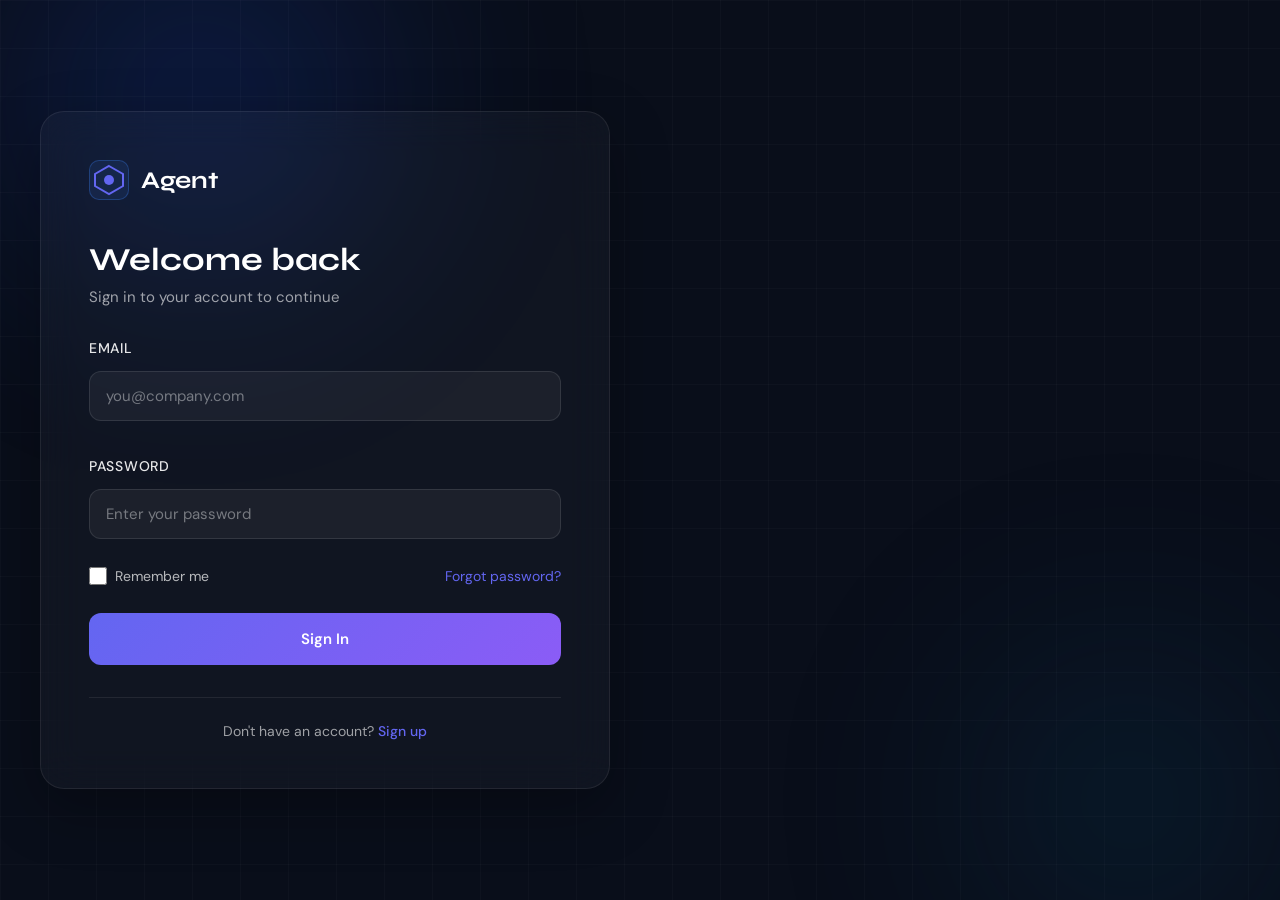
==== campaign_demo_frontend/index.html @ a5683edc "Checkpoint before stripping to upload+chat+Gmail scope" ====
<!DOCTYPE html>
<html lang="en">
<head>
  <meta charset="UTF-8">
  <meta name="viewport" content="width=device-width, initial-scale=1.0">
  <title>Agent</title>
  <link rel="preconnect" href="https://fonts.googleapis.com">
  <link rel="preconnect" href="https://fonts.gstatic.com" crossorigin>
  <link href="https://fonts.googleapis.com/css2?family=Syne:wght@400;500;600;700;800&family=DM+Sans:ital,opsz,wght@0,9..40,300;0,9..40,400;0,9..40,500;1,9..40,300&display=swap" rel="stylesheet">
  <link rel="stylesheet" href="styles.css">
</head>
<body>

  <div class="bg-grid"></div>
  <div class="bg-orb bg-orb-1"></div>
  <div class="bg-orb bg-orb-2"></div>

  <div class="app-shell">

    <!-- Sidebar -->
    <aside class="sidebar">
      <div class="sidebar-logo">
        <div class="logo-mark">
          <svg width="20" height="20" viewBox="0 0 20 20" fill="none">
            <path d="M10 1.5L18.5 6.5V13.5L10 18.5L1.5 13.5V6.5L10 1.5Z" stroke="currentColor" stroke-width="1.5"/>
            <circle cx="10" cy="10" r="3" fill="currentColor"/>
          </svg>
        </div>
        <span class="logo-text">Agent</span>
      </div>

      <nav class="sidebar-nav">
        <div class="nav-section-label">Platform</div>
        <a class="nav-item" href="#" onclick="showCampaignView(); return false;">
          <svg width="15" height="15" viewBox="0 0 15 15" fill="none"><path d="M1.5 3.5h12M1.5 7.5h7M1.5 11.5h9" stroke="currentColor" stroke-width="1.4" stroke-linecap="round"/></svg>
          Campaigns
        </a>
        <a class="nav-item" href="#" onclick="showMyCampaignsView(); return false;">
          <svg width="15" height="15" viewBox="0 0 15 15" fill="none"><rect x="1.5" y="1.5" width="5" height="5" rx="1" stroke="currentColor" stroke-width="1.4"/><rect x="8.5" y="1.5" width="5" height="5" rx="1" stroke="currentColor" stroke-width="1.4"/><rect x="1.5" y="8.5" width="5" height="5" rx="1" stroke="currentColor" stroke-width="1.4"/><rect x="8.5" y="8.5" width="5" height="5" rx="1" stroke="currentColor" stroke-width="1.4"/></svg>
          My Campaigns
        </a>
        <a class="nav-item" href="lead-upload.html">
          <svg width="15" height="15" viewBox="0 0 15 15" fill="none"><path d="M7.5 10.5V2M7.5 2L4 5.5M7.5 2L11 5.5" stroke="currentColor" stroke-width="1.4" stroke-linecap="round" stroke-linejoin="round"/><path d="M2 11v1.5A1.5 1.5 0 003.5 14h8a1.5 1.5 0 001.5-1.5V11" stroke="currentColor" stroke-width="1.4" stroke-linecap="round" stroke-linejoin="round"/></svg>
          Upload Leads
        </a>
        <div class="nav-section-label" style="margin-top:20px;">Account</div>
        <a class="nav-item" href="#" onclick="showProfileView(); return false;">
          <svg width="15" height="15" viewBox="0 0 15 15" fill="none"><circle cx="7.5" cy="4.5" r="3" stroke="currentColor" stroke-width="1.4"/><path d="M1.5 13.5c0-3.314 2.686-5 6-5s6 1.686 6 5" stroke="currentColor" stroke-width="1.4" stroke-linecap="round"/></svg>
          Profile
        </a>
        <a class="nav-item" href="#" onclick="openEmailSettings(); return false;">
          <svg width="15" height="15" viewBox="0 0 15 15" fill="none"><circle cx="7.5" cy="7.5" r="3" stroke="currentColor" stroke-width="1.4"/><path d="M7.5 1v1.5M7.5 12.5V14M1 7.5h1.5M12.5 7.5H14" stroke="currentColor" stroke-width="1.4" stroke-linecap="round"/></svg>
          Settings
        </a>
      </nav>

      <div class="sidebar-footer">
        <div class="user-card">
          <div class="user-av" id="userAvatar">?</div>
          <div class="user-meta">
            <div class="user-name" id="userName">Loading...</div>
            <div class="user-plan" id="userEmail">-</div>
          </div>
          <div class="user-online"></div>
        </div>
        <button onclick="handleLogout()" class="btn-logout" title="Logout">
          <svg width="15" height="15" viewBox="0 0 15 15" fill="none">
            <path d="M6 2H2.5A1.5 1.5 0 001 3.5v8A1.5 1.5 0 002.5 13H6M10 10.5l3-3-3-3M13 7.5H5.5" stroke="currentColor" stroke-width="1.4" stroke-linecap="round" stroke-linejoin="round"/>
          </svg>
          Logout
        </button>
      </div>
    </aside>

    <!-- Main -->
    <main class="main">

      <header class="topbar">
        <div class="breadcrumb">
          <span>Campaigns</span>
          <svg width="12" height="12" viewBox="0 0 12 12" fill="none"><path d="M4 2.5l3.5 3.5L4 9.5" stroke="currentColor" stroke-width="1.4" stroke-linecap="round" stroke-linejoin="round"/></svg>
          <span class="bc-active">AI Builder</span>
        </div>
        <div class="topbar-right">
          <div id="connectionStatus" class="conn-pill">
            <span class="conn-dot"></span>
            <span id="connLabel">Checking…</span>
          </div>
          <!-- Gmail sender status -->
          <div id="gmailStatusPill" class="gmail-pill gmail-disconnected" onclick="handleGmailConnect()" title="Click to connect your Gmail">
            <svg width="13" height="13" viewBox="0 0 13 13" fill="none"><rect x="1" y="2.5" width="11" height="8" rx="1" stroke="currentColor" stroke-width="1.3"/><path d="M1 2.5l5.5 4.5L12 2.5" stroke="currentColor" stroke-width="1.3" stroke-linecap="round" stroke-linejoin="round"/></svg>
            <span id="gmailStatusLabel">Connect Gmail</span>
          </div>
          <button class="btn-primary-sm" onclick="startNewCampaign()">
            <svg width="13" height="13" viewBox="0 0 13 13" fill="none"><path d="M6.5 1v11M1 6.5h11" stroke="currentColor" stroke-width="1.5" stroke-linecap="round"/></svg>
            New Campaign
          </button>
        </div>
      </header>

      <div class="page-body">

        <!-- Chat panel -->
        <section class="chat-panel">
          <div class="chat-header">
            <div class="agent-row">
              <div class="agent-avatar">
                <svg width="17" height="17" viewBox="0 0 17 17" fill="none"><path d="M8.5 2L15.5 6V11L8.5 15L1.5 11V6L8.5 2Z" stroke="currentColor" stroke-width="1.4"/><circle cx="8.5" cy="8.5" r="2.5" fill="currentColor" opacity="0.5"/></svg>
              </div>
              <div>
                <div class="agent-name">Agent</div>
                <div class="agent-sub" id="agentStatusLabel">
                  <span class="pulse-dot"></span> Ready to assist
                </div>
              </div>
            </div>
          </div>

          <div class="messages" id="chatContainer">
            <div class="welcome-block">
              <div class="welcome-hex">
                <svg width="40" height="40" viewBox="0 0 40 40" fill="none"><path d="M20 4L36 13V27L20 36L4 27V13L20 4Z" stroke="currentColor" stroke-width="1.5" opacity="0.3"/><path d="M20 8L33 15.5V25L20 32L7 25V15.5L20 8Z" stroke="currentColor" stroke-width="1.5" opacity="0.6"/><circle cx="20" cy="20" r="5" fill="currentColor" opacity="0.2"/><circle cx="20" cy="20" r="2.5" fill="currentColor"/></svg>
              </div>
              <div class="welcome-title">AI Campaign Builder</div>
              <div class="welcome-body">Generate fully-personalized outreach sequences for any audience. Powered by real-time lead intelligence and behavioral AI.</div>
              <div class="audience-chips">
                <span class="chip">Fintech CEOs</span>
                <span class="chip">SaaS Founders</span>
                <span class="chip">Healthcare VPs</span>
                <span class="chip">US Enterprise</span>
              </div>
            </div>
          </div>

          <div class="input-zone">
            <button id="startBtn" class="launch-btn">
              <svg width="15" height="15" viewBox="0 0 15 15" fill="none"><path d="M3 7.5h9M9.5 4l3.5 3.5L9.5 11" stroke="currentColor" stroke-width="1.5" stroke-linecap="round" stroke-linejoin="round"/></svg>
              Launch Campaign Builder
            </button>
            <div id="inputArea" class="input-row" style="display:none;">
              <input type="text" id="messageInput" class="msg-input" placeholder="Describe your target audience or campaign goal…" autocomplete="off" />
              <button id="sendBtn" class="send-btn">
                <svg width="15" height="15" viewBox="0 0 15 15" fill="none"><path d="M2 7.5h11M9 3.5l4 4-4 4" stroke="currentColor" stroke-width="1.5" stroke-linecap="round" stroke-linejoin="round"/></svg>
              </button>
            </div>
          </div>

          <div class="status-strip" id="statusBar">
            <span class="s-dot" id="statusDot"></span>
            <span id="statusText">Ready to start</span>
          </div>
        </section>


        <!-- Inbox Section (Hidden by default) -->
        <section class="inbox-panel" id="inboxPanel" style="display:none;">
          <div class="inbox-header">
            <h2 class="inbox-title">📬 Inbox</h2>
            <div class="inbox-filters">
              <button class="filter-btn active" onclick="filterInbox('all')">All</button>
              <button class="filter-btn" onclick="filterInbox('sent')">Sent</button>
              <button class="filter-btn" onclick="filterInbox('replied')">Replied</button>
              <button class="filter-btn" onclick="filterInbox('opened')">Opened</button>
            </div>
            <div class="inbox-actions">
              <button class="fetch-replies-btn" onclick="showFetchRepliesModal()" title="Fetch new replies from Gmail">
                <svg width="14" height="14" viewBox="0 0 14 14" fill="none"><path d="M7 1v6M4 4l3-3 3 3" stroke="currentColor" stroke-width="1.5" stroke-linecap="round" stroke-linejoin="round"/><path d="M1 9v2a2 2 0 0 0 2 2h8a2 2 0 0 0 2-2V9" stroke="currentColor" stroke-width="1.5" stroke-linecap="round"/></svg>
                Fetch Replies
              </button>
              <button class="refresh-btn" onclick="loadInbox()" title="Refresh inbox">
                <svg width="14" height="14" viewBox="0 0 14 14" fill="none"><path d="M13 7A6 6 0 1 1 7 1" stroke="currentColor" stroke-width="1.5" stroke-linecap="round"/><path d="M7 1l3 3-3 3" stroke="currentColor" stroke-width="1.5" stroke-linecap="round" stroke-linejoin="round"/></svg>
              </button>
            </div>
          </div>
          
          <div class="inbox-list" id="inboxList">
            <div class="inbox-empty">
              <svg width="48" height="48" viewBox="0 0 48 48" fill="none"><rect x="6" y="10" width="36" height="28" rx="2" stroke="currentColor" stroke-width="2" opacity="0.3"/><path d="M6 10l18 15 18-15" stroke="currentColor" stroke-width="2" opacity="0.5"/></svg>
              <p>No emails yet</p>
              <small>Sent emails will appear here</small>
            </div>
          </div>
        </section>

        <!-- Profile Panel -->
        <section class="profile-panel" id="profilePanel" style="display:none;">
          <div class="profile-header">
            <h2 class="profile-title">Profile</h2>
          </div>

          <div class="profile-body">
            <!-- User card -->
            <div class="profile-user-card">
              <div class="profile-avatar" id="profileAvatar">?</div>
              <div class="profile-user-info">
                <div class="profile-name" id="profileName">—</div>
                <div class="profile-email" id="profileEmailDisplay">—</div>
              </div>
            </div>

            <!-- Company Info form -->
            <div class="profile-section-title" style="margin-top:20px;">Company Info
              <span class="company-info-optional">optional — helps AI personalize campaigns</span>
            </div>
            <div class="company-info-form" id="companyInfoForm">
              <div class="company-form-row">
                <label class="company-form-label">Company Name</label>
                <input type="text" id="ci_name" class="company-form-input" placeholder="e.g. Acme Corp">
              </div>
              <div class="company-form-row">
                <label class="company-form-label">What does your company do?</label>
                <textarea id="ci_description" class="company-form-textarea" rows="3" placeholder="Briefly describe your product or service…"></textarea>
              </div>
              <div class="company-form-row two-col">
                <div>
                  <label class="company-form-label">Industry</label>
                  <input type="text" id="ci_industry" class="company-form-input" placeholder="e.g. SaaS, Healthcare">
                </div>
                <div>
                  <label class="company-form-label">Team Size</label>
                  <input type="text" id="ci_employee_count" class="company-form-input" placeholder="e.g. 1-10, 50-200">
                </div>
              </div>
              <div class="company-form-row">
                <label class="company-form-label">Services / Products <span class="company-form-hint">(comma separated)</span></label>
                <input type="text" id="ci_services" class="company-form-input" placeholder="e.g. CRM software, Consulting, API integration">
              </div>
              <div class="company-form-row">
                <label class="company-form-label">Brand Voice / Tone</label>
                <input type="text" id="ci_tone" class="company-form-input" placeholder="e.g. professional, friendly, concise">
              </div>
              <div class="company-form-row">
                <label class="company-form-label">Website</label>
                <input type="url" id="ci_website" class="company-form-input" placeholder="https://yourcompany.com">
              </div>
              <div class="company-form-actions">
                <span id="companyInfoStatus" class="company-info-status"></span>
                <button class="company-save-btn" onclick="saveCompanyProfile()">Save</button>
              </div>
            </div>

          </div>
        </section>

        <!-- My Campaigns Panel -->
        <section class="profile-panel" id="campaignsPanel" style="display:none;">
          <div class="profile-header">
            <h2 class="profile-title">My Campaigns</h2>
          </div>
          <div class="profile-body">
            <div id="campaignsSummary" class="campaigns-summary" style="display:none;"></div>
            <div id="myCampaignsList" class="my-campaigns-list">
              <div class="profile-loading">Loading campaigns…</div>
            </div>
            <div class="profile-section-title" style="margin-top:20px;">AI Insights</div>
            <div id="profileInsightsLoading" class="profile-loading">Loading insights…</div>
            <div id="profileInsights" style="display:none;">
              <div class="insights-metrics" id="insightsMetrics"></div>
              <div class="insights-block" id="insightsGenerations"></div>
              <div class="insights-block" id="insightsSpam" style="margin-top:12px;"></div>
              <div class="insights-block" id="insightsStages" style="margin-top:12px;"></div>
            </div>
            <div id="profileInsightsError" class="profile-error" style="display:none;"></div>
          </div>
        </section>

        <!-- Fetch Replies Modal -->
        <div id="fetchRepliesModal" class="email-modal" style="display:none;">
          <div class="modal-content">
            <div class="modal-header">
              <h3 class="modal-title">📥 Fetch Gmail Replies</h3>
              <button class="modal-close" onclick="closeFetchRepliesModal()">&times;</button>
            </div>
            <div class="modal-body">
              <p class="modal-description">Fetch new replies from your connected Gmail account.</p>
              <div class="form-group">
                <label for="fetchSinceDays">Fetch replies from last</label>
                <select id="fetchSinceDays" class="form-input">
                  <option value="1">1 day</option>
                  <option value="3">3 days</option>
                  <option value="7" selected>7 days</option>
                  <option value="14">14 days</option>
                  <option value="30">30 days</option>
                </select>
              </div>
            </div>
            <div class="modal-footer">
              <button class="modal-btn cancel-btn" onclick="closeFetchRepliesModal()">Cancel</button>
              <button class="modal-btn send-btn" onclick="fetchGmailReplies()">Fetch Replies</button>
            </div>
          </div>
        </div>

        <!-- Email Thread Modal -->
        <div id="emailThreadModal" class="thread-modal" style="display:none;">
          <div class="thread-modal-content">
            <div class="thread-header">
              <h3 class="thread-title">Email Thread</h3>
              <button class="modal-close" onclick="closeThreadModal()">&times;</button>
            </div>
            <div class="thread-body" id="threadBody">
              <!-- Thread content will be loaded here -->
            </div>
            <div class="thread-footer">
              <!-- Reply compose area (hidden until Reply is clicked) -->
              <div id="threadReplyCompose" class="thread-reply-compose" style="display:none;">
                <input id="threadReplySubject" class="thread-reply-subject" type="text" placeholder="Subject" />
                <textarea id="threadReplyBody" class="thread-reply-textarea" rows="4" placeholder="Write your reply..."></textarea>
                <div class="thread-reply-actions">
                  <button class="thread-btn" onclick="cancelReply()">Cancel</button>
                  <button class="thread-btn primary send-reply-btn" onclick="sendReplyToReply()">Send Reply</button>
                </div>
              </div>
              <!-- Default footer buttons -->
              <div id="threadFooterBtns" class="thread-footer-btns">
                <button class="thread-btn" onclick="closeThreadModal()">Close</button>
                <button class="thread-btn primary" id="threadReplyBtn" onclick="showReplyForm()">↩ Reply</button>
              </div>
            </div>
          </div>
        </div>

      </div>
    </main>
  </div>

  <!-- Email Settings Modal -->
  <div id="emailSettingsModal" class="email-modal" style="display:none;">
    <div class="modal-content" style="max-width:480px;">
      <div class="modal-header">
        <h3 class="modal-title">Email Sender Settings</h3>
        <button class="modal-close" onclick="closeEmailSettings()">&times;</button>
      </div>
      <div class="modal-body">

        <!-- Option Cards -->
        <div style="display:grid;grid-template-columns:1fr 1fr;gap:10px;margin-bottom:20px;">

          <!-- Gmail Card -->
          <div id="optionCardOauth" class="email-option-card" onclick="switchEmailTab('oauth')">
            <div class="email-option-icon">
              <svg width="22" height="22" viewBox="0 0 22 22" fill="none"><rect x="2" y="4" width="18" height="14" rx="2" stroke="currentColor" stroke-width="1.5"/><path d="M2 7l9 6 9-6" stroke="currentColor" stroke-width="1.5" stroke-linecap="round" stroke-linejoin="round"/></svg>
            </div>
            <div class="email-option-title">Gmail</div>
            <div class="email-option-desc">Sign in with Google OAuth. No password stored.</div>
            <div id="oauthCardBadge" class="email-option-badge" style="display:none;">Connected</div>
          </div>

          <!-- SMTP Card -->
          <div id="optionCardSmtp" class="email-option-card" onclick="switchEmailTab('smtp')">
            <div class="email-option-icon">
              <svg width="22" height="22" viewBox="0 0 22 22" fill="none"><rect x="2" y="3" width="18" height="16" rx="2" stroke="currentColor" stroke-width="1.5"/><path d="M7 8h8M7 12h5" stroke="currentColor" stroke-width="1.5" stroke-linecap="round"/></svg>
            </div>
            <div class="email-option-title">SMTP / App Password</div>
            <div class="email-option-desc">Outlook, Yahoo, or any company email.</div>
            <div id="smtpCardBadge" class="email-option-badge" style="display:none;">Configured</div>
          </div>

        </div>

        <!-- ── Gmail Section (App Password, smtp.gmail.com) ── -->
        <div id="oauthSection" style="display:none;">
          <div id="gmailConfigStatus" style="margin-bottom:12px;display:none;"></div>
          <div class="form-group">
            <label>Gmail Address</label>
            <input type="email" id="gmailFromEmail" class="form-input" placeholder="you@gmail.com" />
          </div>
          <div class="form-group">
            <label>Display Name <span style="opacity:0.45;">(optional)</span></label>
            <input type="text" id="gmailFromName" class="form-input" placeholder="John Smith" />
          </div>
          <div class="form-group">
            <label>App Password <span style="opacity:0.45;">(16-char, no spaces)</span></label>
            <input type="password" id="gmailAppPassword" class="form-input" placeholder="xxxx xxxx xxxx xxxx" autocomplete="new-password" />
          </div>
          <div style="font-size:12px;color:var(--white-60);opacity:0.7;margin-top:-4px;">
            Need one? <a href="https://myaccount.google.com/apppasswords" target="_blank" style="color:var(--blue-light);text-decoration:none;">Get Gmail App Password →</a>
          </div>
        </div>

        <!-- ── SMTP Section ── -->
        <div id="smtpSection" style="display:none;">
          <div id="smtpConfigStatus" style="margin-bottom:12px;display:none;"></div>

          <!-- Provider Pills -->
          <div style="margin-bottom:14px;">
            <div style="font-size:11px;color:var(--white-60);opacity:0.7;margin-bottom:8px;text-transform:uppercase;letter-spacing:.05em;">Provider</div>
            <div style="display:flex;gap:6px;flex-wrap:wrap;">
              <button class="provider-btn" id="provider-outlook" onclick="selectEmailProvider('outlook')">Outlook</button>
              <button class="provider-btn" id="provider-yahoo"   onclick="selectEmailProvider('yahoo')">Yahoo</button>
              <button class="provider-btn" id="provider-gmail"   onclick="selectEmailProvider('gmail')">Gmail (App PW)</button>
              <button class="provider-btn" id="provider-custom"  onclick="selectEmailProvider('custom')">Custom</button>
            </div>
            <div id="cfgProviderHint" style="font-size:11px;color:var(--white-60);opacity:0.7;margin-top:6px;line-height:1.5;"></div>
          </div>

          <div class="form-group">
            <label>Email Address</label>
            <input type="email" id="cfgFromEmail" class="form-input" placeholder="you@yourcompany.com" />
          </div>
          <div class="form-group">
            <label>Display Name <span style="opacity:0.45;">(optional)</span></label>
            <input type="text" id="cfgFromName" class="form-input" placeholder="John Smith" />
          </div>
          <div class="form-group">
            <label>App Password</label>
            <input type="password" id="cfgAppPassword" class="form-input" placeholder="xxxx xxxx xxxx xxxx" autocomplete="new-password" />
          </div>
          <div style="display:flex;gap:10px;">
            <div class="form-group" style="flex:2;">
              <label>SMTP Host</label>
              <input type="text" id="cfgSmtpHost" class="form-input" placeholder="smtp.office365.com" />
            </div>
            <div class="form-group" style="flex:1;">
              <label>Port</label>
              <input type="number" id="cfgSmtpPort" class="form-input" placeholder="587" />
            </div>
          </div>
        </div>

      </div>

      <!-- Footer — Gmail -->
      <div class="modal-footer" id="gmailModalFooter" style="display:none;">
        <button class="modal-btn cancel-btn" onclick="removeEmailConfig()" id="gmailRemoveBtn" style="display:none;">Remove</button>
        <button class="modal-btn cancel-btn" onclick="closeEmailSettings()">Cancel</button>
        <button class="modal-btn send-btn" onclick="saveGmailConfig()">Save &amp; Verify</button>
      </div>
      <!-- Footer — SMTP -->
      <div class="modal-footer" id="smtpModalFooter" style="display:none;">
        <button class="modal-btn cancel-btn" onclick="removeEmailConfig()" id="cfgRemoveBtn" style="display:none;">Remove</button>
        <button class="modal-btn cancel-btn" onclick="closeEmailSettings()">Cancel</button>
        <button class="modal-btn send-btn" onclick="saveEmailConfig()">Save &amp; Verify</button>
      </div>
    </div>
  </div>

  <script src="/js-config/"></script>
  <script src="app.js?v=3.1"></script>
  <script>
    // Auth guard — redirect to login if no token
    (function() {
      const token = localStorage.getItem('access_token');
      if (!token) {
        window.location.href = 'login.html';
      }
    })();

    // Load real user info from localStorage
    (function() {
      const raw = localStorage.getItem('user');
      if (!raw) return;
      try {
        const user = JSON.parse(raw);
        const fullName = [user.first_name, user.last_name].filter(Boolean).join(' ') || user.email;
        const initials = fullName.split(' ').map(w => w[0]).join('').toUpperCase().slice(0, 2);
        document.getElementById('userAvatar').textContent = initials;
        document.getElementById('userName').textContent = fullName;
        document.getElementById('userEmail').textContent = user.email;
      } catch(e) {}
    })();

    // Logout
    async function handleLogout() {
      const refreshToken = localStorage.getItem('refresh_token');
      try {
        await fetch('http://localhost:8000/api/auth/logout/', {
          method: 'POST',
          headers: { 'Content-Type': 'application/json' },
          body: JSON.stringify({ refresh_token: refreshToken })
        });
      } catch(e) {}
      localStorage.clear();
      window.location.href = 'login.html';
    }
  </script>
</body>
</html>
---- campaign_demo_frontend/styles.css ----
/* ============================================================
   OutreachIQ — Professional Design System
   Palette: Deep Navy · Electric Blue · Slate · White
   Fonts: Syne (display) + DM Sans (body)
   ============================================================ */

*,
*::before,
*::after {
  margin: 0;
  padding: 0;
  box-sizing: border-box;
}

:root {
  --navy: #090E1A;
  --navy-2: #0D1424;
  --navy-3: #111B30;
  --navy-4: #16213D;
  --navy-5: #1C2B4B;
  --blue: #2563EB;
  --blue-light: #3B82F6;
  --blue-glow: rgba(37, 99, 235, 0.18);
  --blue-soft: rgba(59, 130, 246, 0.10);
  --slate: #94A3B8;
  --slate-dim: #64748B;
  --white: #FFFFFF;
  --white-90: rgba(255, 255, 255, 0.90);
  --white-60: rgba(255, 255, 255, 0.60);
  --white-20: rgba(255, 255, 255, 0.20);
  --white-08: rgba(255, 255, 255, 0.08);
  --white-04: rgba(255, 255, 255, 0.04);
  --border: rgba(255, 255, 255, 0.08);
  --border-m: rgba(255, 255, 255, 0.12);
  --green: #10B981;
  --amber: #F59E0B;
  --red: #EF4444;

  --r-sm: 6px;
  --r-md: 10px;
  --r-lg: 16px;
  --r-xl: 22px;

  --font-display: 'Syne', sans-serif;
  --font-body: 'DM Sans', sans-serif;
}

html,
body {
  height: 100%;
  font-family: var(--font-body);
  font-size: 14px;
  background: var(--navy);
  color: var(--white-90);
  overflow: auto;
  scroll-behavior: smooth;
}

/* Custom scrollbar for body */
body::-webkit-scrollbar {
  width: 10px;
}

body::-webkit-scrollbar-track {
  background: var(--navy-2);
}

body::-webkit-scrollbar-thumb {
  background: rgba(255, 255, 255, 0.15);
  border-radius: 5px;
}

body::-webkit-scrollbar-thumb:hover {
  background: rgba(255, 255, 255, 0.25);
}

/* ── Background ── */
.bg-grid {
  position: fixed;
  inset: 0;
  z-index: 0;
  background-image:
    linear-gradient(rgba(255, 255, 255, 0.025) 1px, transparent 1px),
    linear-gradient(90deg, rgba(255, 255, 255, 0.025) 1px, transparent 1px);
  background-size: 48px 48px;
  pointer-events: none;
}

.bg-orb {
  position: fixed;
  z-index: 0;
  border-radius: 50%;
  filter: blur(90px);
  pointer-events: none;
  opacity: 0.25;
}

.bg-orb-1 {
  width: 600px;
  height: 600px;
  top: -200px;
  left: -100px;
  background: radial-gradient(circle, #1D4ED8, transparent 70%);
}

.bg-orb-2 {
  width: 500px;
  height: 500px;
  bottom: -150px;
  right: -100px;
  background: radial-gradient(circle, #0C4A6E, transparent 70%);
}

/* ── App Shell ── */
.app-shell {
  position: relative;
  z-index: 1;
  display: flex;
  min-height: 100vh;
  overflow: visible;
}

/* ── Sidebar ── */
.sidebar {
  width: 220px;
  flex-shrink: 0;
  display: flex;
  flex-direction: column;
  background: var(--navy-2);
  border-right: 1px solid var(--border);
  padding: 0;
  overflow: visible;
  position: sticky;
  top: 0;
  height: 100vh;
}

.sidebar-logo {
  display: flex;
  align-items: center;
  gap: 10px;
  padding: 22px 20px 18px;
  border-bottom: 1px solid var(--border);
}

.logo-mark {
  width: 34px;
  height: 34px;
  background: var(--blue-soft);
  border: 1px solid rgba(59, 130, 246, 0.3);
  border-radius: var(--r-md);
  display: flex;
  align-items: center;
  justify-content: center;
  color: var(--blue-light);
}

.logo-text {
  font-family: var(--font-display);
  font-size: 16px;
  font-weight: 700;
  color: var(--white);
  letter-spacing: -0.3px;
}

.sidebar-nav {
  flex: 1;
  padding: 16px 12px;
  overflow-y: auto;
}

.nav-section-label {
  font-size: 10px;
  font-weight: 600;
  letter-spacing: 0.08em;
  text-transform: uppercase;
  color: var(--slate-dim);
  padding: 0 8px;
  margin-bottom: 6px;
}

.nav-item {
  display: flex;
  align-items: center;
  gap: 9px;
  padding: 8px 10px;
  border-radius: var(--r-sm);
  color: var(--white-60);
  text-decoration: none;
  font-size: 13.5px;
  font-weight: 400;
  transition: background 0.15s, color 0.15s;
  margin-bottom: 2px;
}

.nav-item:hover {
  background: var(--white-04);
  color: var(--white-90);
}

.nav-item.active {
  background: var(--blue-soft);
  color: var(--blue-light);
  border: 1px solid rgba(59, 130, 246, 0.2);
}

.nav-item svg {
  flex-shrink: 0;
  opacity: 0.75;
}

.sidebar-footer {
  padding: 14px 14px 18px;
  border-top: 1px solid var(--border);
}

.user-card {
  display: flex;
  align-items: center;
  gap: 9px;
  padding: 8px 10px;
  border-radius: var(--r-md);
  background: var(--white-04);
  border: 1px solid var(--border);
}

.user-av {
  width: 30px;
  height: 30px;
  border-radius: 50%;
  background: linear-gradient(135deg, #2563EB, #7C3AED);
  display: flex;
  align-items: center;
  justify-content: center;
  font-size: 11px;
  font-weight: 600;
  color: #fff;
  flex-shrink: 0;
}

.user-meta {
  flex: 1;
  overflow: hidden;
}

.user-name {
  font-size: 12.5px;
  font-weight: 500;
  color: var(--white-90);
  white-space: nowrap;
  overflow: hidden;
  text-overflow: ellipsis;
}

.user-plan {
  font-size: 11px;
  color: var(--blue-light);
}

.user-online {
  width: 7px;
  height: 7px;
  border-radius: 50%;
  background: var(--green);
  box-shadow: 0 0 0 2px rgba(16, 185, 129, 0.2);
  flex-shrink: 0;
}

.btn-logout {
  display: flex;
  align-items: center;
  gap: 7px;
  width: 100%;
  margin-top: 8px;
  padding: 7px 10px;
  border-radius: var(--r-md);
  background: transparent;
  border: 1px solid var(--border);
  color: var(--white-60);
  font-size: 12.5px;
  cursor: pointer;
  transition: background 0.15s, color 0.15s;
}

.btn-logout:hover {
  background: rgba(239, 68, 68, 0.12);
  border-color: rgba(239, 68, 68, 0.3);
  color: #f87171;
}

/* ── Main ── */
.main {
  flex: 1;
  display: flex;
  flex-direction: column;
  overflow: visible;
  min-width: 0;
  min-height: 100vh;
}

/* ── Topbar ── */
.topbar {
  display: flex;
  align-items: center;
  justify-content: space-between;
  padding: 14px 28px;
  border-bottom: 1px solid var(--border);
  background: rgba(9, 14, 26, 0.6);
  backdrop-filter: blur(12px);
  flex-shrink: 0;
}

.breadcrumb {
  display: flex;
  align-items: center;
  gap: 6px;
  font-size: 13px;
  color: var(--slate);
}

.breadcrumb svg {
  opacity: 0.5;
}

.bc-active {
  color: var(--white-90);
  font-weight: 500;
}

.topbar-right {
  display: flex;
  align-items: center;
  gap: 12px;
}

.conn-pill {
  display: flex;
  align-items: center;
  gap: 6px;
  padding: 5px 12px;
  border-radius: 20px;
  background: var(--white-04);
  border: 1px solid var(--border);
  font-size: 12px;
  color: var(--slate);
  transition: all 0.3s;
}

.conn-dot {
  width: 7px;
  height: 7px;
  border-radius: 50%;
  background: var(--slate-dim);
  transition: background 0.3s;
}

.conn-pill.connected {
  border-color: rgba(16, 185, 129, 0.3);
}

.conn-pill.connected .conn-dot {
  background: var(--green);
  box-shadow: 0 0 6px rgba(16, 185, 129, 0.5);
}

.conn-pill.disconnected .conn-dot {
  background: var(--red);
}

/* Gmail sender pill */
.gmail-pill {
  display: flex;
  align-items: center;
  gap: 6px;
  padding: 5px 12px;
  border-radius: 20px;
  font-size: 12px;
  font-weight: 500;
  cursor: pointer;
  border: 1px solid transparent;
  transition: all 0.2s;
  white-space: nowrap;
}

.gmail-pill.gmail-connected {
  background: rgba(16, 185, 129, 0.08);
  border-color: rgba(16, 185, 129, 0.3);
  color: #10b981;
}

.gmail-pill.gmail-connected:hover {
  background: rgba(16, 185, 129, 0.15);
}

.gmail-pill.gmail-disconnected {
  background: var(--white-04);
  border-color: rgba(249, 115, 22, 0.4);
  color: rgba(249, 115, 22, 0.9);
}

.gmail-pill.gmail-disconnected:hover {
  background: rgba(249, 115, 22, 0.1);
}

.btn-primary-sm {
  display: flex;
  align-items: center;
  gap: 6px;
  padding: 7px 16px;
  background: var(--blue);
  color: #fff;
  border: none;
  border-radius: var(--r-sm);
  font-family: var(--font-body);
  font-size: 13px;
  font-weight: 500;
  cursor: pointer;
  transition: background 0.15s, transform 0.1s;
}

.btn-primary-sm:hover {
  background: var(--blue-light);
}

.btn-primary-sm:active {
  transform: scale(0.97);
}

/* ── Page Body ── */
.page-body {
  flex: 1;
  display: flex;
  gap: 0;
  overflow: visible;
  padding: 24px 28px 20px;
  gap: 20px;
  min-height: calc(100vh - 60px);
}

/* ── Chat Panel ── */
.chat-panel {
  flex: 1;
  min-width: 0;
  display: flex;
  flex-direction: column;
  background: var(--navy-2);
  border: 1px solid var(--border);
  border-radius: var(--r-xl);
  overflow: hidden;
}

.chat-header {
  display: flex;
  align-items: center;
  justify-content: space-between;
  padding: 16px 20px;
  border-bottom: 1px solid var(--border);
  background: var(--white-04);
  flex-shrink: 0;
}

.agent-row {
  display: flex;
  align-items: center;
  gap: 12px;
}

.agent-avatar {
  width: 36px;
  height: 36px;
  border-radius: 50%;
  background: var(--blue-soft);
  border: 1px solid rgba(59, 130, 246, 0.3);
  display: flex;
  align-items: center;
  justify-content: center;
  color: var(--blue-light);
}

.agent-name {
  font-size: 14px;
  font-weight: 600;
  color: var(--white-90);
  font-family: var(--font-display);
}

.agent-sub {
  display: flex;
  align-items: center;
  gap: 6px;
  font-size: 11.5px;
  color: var(--slate);
}

.pulse-dot {
  width: 7px;
  height: 7px;
  border-radius: 50%;
  background: var(--green);
  animation: pulse 2s ease-in-out infinite;
}

@keyframes pulse {

  0%,
  100% {
    opacity: 1;
    box-shadow: 0 0 0 0 rgba(16, 185, 129, 0.4);
  }

  50% {
    opacity: 0.8;
    box-shadow: 0 0 0 4px rgba(16, 185, 129, 0);
  }
}

.model-tag {
  font-size: 11px;
  font-weight: 500;
  padding: 3px 10px;
  border-radius: 20px;
  background: var(--blue-soft);
  color: var(--blue-light);
  border: 1px solid rgba(59, 130, 246, 0.2);
}

/* ── Messages ── */
.messages {
  flex: 1;
  overflow-y: auto;
  padding: 24px 20px;
  display: flex;
  flex-direction: column;
  gap: 16px;
  scroll-behavior: smooth;
}

.messages::-webkit-scrollbar {
  width: 5px;
}

.messages::-webkit-scrollbar-track {
  background: transparent;
}

.messages::-webkit-scrollbar-thumb {
  background: var(--white-08);
  border-radius: 3px;
}

/* Welcome block */
.welcome-block {
  display: flex;
  flex-direction: column;
  align-items: center;
  text-align: center;
  padding: 32px 20px;
  max-width: 480px;
  margin: auto;
  animation: fadeUp 0.5s ease-out;
}

.welcome-hex {
  color: var(--blue-light);
  margin-bottom: 20px;
  opacity: 0.8;
}

.welcome-title {
  font-family: var(--font-display);
  font-size: 22px;
  font-weight: 700;
  color: var(--white);
  margin-bottom: 10px;
  letter-spacing: -0.3px;
}

.welcome-body {
  font-size: 13.5px;
  line-height: 1.65;
  color: var(--slate);
  margin-bottom: 20px;
}

.audience-chips {
  display: flex;
  flex-wrap: wrap;
  justify-content: center;
  gap: 8px;
}

.chip {
  padding: 5px 13px;
  border-radius: 20px;
  font-size: 12px;
  font-weight: 500;
  background: var(--white-04);
  border: 1px solid var(--border-m);
  color: var(--white-60);
  cursor: default;
  transition: all 0.15s;
}

.chip:hover {
  background: var(--blue-soft);
  border-color: rgba(59, 130, 246, 0.3);
  color: var(--blue-light);
}

/* Message bubbles */
@keyframes fadeUp {
  from {
    opacity: 0;
    transform: translateY(10px);
  }

  to {
    opacity: 1;
    transform: translateY(0);
  }
}

.message {
  display: flex;
  align-items: flex-start;
  gap: 10px;
  animation: fadeUp 0.25s ease-out;
  max-width: 92%;
}

.message.user {
  flex-direction: row-reverse;
  align-self: flex-end;
}

.msg-avatar {
  width: 30px;
  height: 30px;
  border-radius: 50%;
  display: flex;
  align-items: center;
  justify-content: center;
  font-size: 13px;
  flex-shrink: 0;
}

.msg-avatar.bot-av {
  background: var(--blue-soft);
  border: 1px solid rgba(59, 130, 246, 0.25);
  color: var(--blue-light);
}

.msg-avatar.user-av {
  background: linear-gradient(135deg, #2563EB, #7C3AED);
  color: #fff;
  font-size: 11px;
  font-weight: 600;
}

.msg-bubble {
  padding: 11px 15px;
  border-radius: 14px;
  line-height: 1.6;
  font-size: 13.5px;
  max-width: 100%;
}

.message.bot .msg-bubble {
  background: var(--white-08);
  border: 1px solid var(--border);
  color: var(--white-90);
  border-top-left-radius: 4px;
}

.message.user .msg-bubble {
  background: var(--blue);
  color: #fff;
  border-top-right-radius: 4px;
}

.message.system .msg-bubble {
  background: rgba(245, 158, 11, 0.08);
  border: 1px solid rgba(245, 158, 11, 0.2);
  color: var(--amber);
  font-size: 12.5px;
  border-radius: 8px;
}

/* Typing */
.typing-indicator {
  display: flex;
  align-items: center;
  gap: 10px;
  animation: fadeUp 0.25s ease-out;
}

.typing-indicator .msg-bubble {
  background: var(--white-08);
  border: 1px solid var(--border);
  padding: 12px 16px;
  border-radius: 14px;
  border-top-left-radius: 4px;
}

.typing-dots {
  display: flex;
  gap: 5px;
  align-items: center;
}

.typing-dots span {
  width: 7px;
  height: 7px;
  border-radius: 50%;
  background: var(--blue-light);
  animation: bounce 1.3s infinite;
}

.typing-dots span:nth-child(2) {
  animation-delay: 0.15s;
}

.typing-dots span:nth-child(3) {
  animation-delay: 0.30s;
}

@keyframes bounce {

  0%,
  60%,
  100% {
    transform: translateY(0);
    opacity: 0.6;
  }

  30% {
    transform: translateY(-6px);
    opacity: 1;
  }
}

/* ── Input Zone ── */
.input-zone {
  padding: 14px 18px;
  border-top: 1px solid var(--border);
  background: var(--white-04);
  flex-shrink: 0;
}

.launch-btn {
  width: 100%;
  display: flex;
  align-items: center;
  justify-content: center;
  gap: 9px;
  padding: 13px;
  background: var(--blue);
  color: #fff;
  border: none;
  border-radius: var(--r-md);
  font-family: var(--font-body);
  font-size: 14px;
  font-weight: 500;
  cursor: pointer;
  transition: background 0.15s, transform 0.1s, box-shadow 0.2s;
  letter-spacing: 0.01em;
}

.launch-btn:hover {
  background: var(--blue-light);
  box-shadow: 0 0 20px rgba(37, 99, 235, 0.35);
}

.launch-btn:active {
  transform: scale(0.98);
}

.launch-btn:disabled {
  opacity: 0.5;
  cursor: not-allowed;
}

.input-row {
  display: flex;
  gap: 10px;
  align-items: center;
}

.msg-input {
  flex: 1;
  padding: 11px 16px;
  background: var(--white-04);
  border: 1px solid var(--border-m);
  border-radius: var(--r-md);
  color: var(--white-90);
  font-family: var(--font-body);
  font-size: 13.5px;
  outline: none;
  transition: border-color 0.2s, box-shadow 0.2s;
}

.msg-input::placeholder {
  color: var(--slate-dim);
}

.msg-input:focus {
  border-color: rgba(59, 130, 246, 0.5);
  box-shadow: 0 0 0 3px rgba(37, 99, 235, 0.1);
}

.send-btn {
  width: 40px;
  height: 40px;
  background: var(--blue);
  border: none;
  border-radius: var(--r-md);
  color: #fff;
  display: flex;
  align-items: center;
  justify-content: center;
  cursor: pointer;
  flex-shrink: 0;
  transition: background 0.15s, transform 0.1s;
}

.send-btn:hover {
  background: var(--blue-light);
}

.send-btn:active {
  transform: scale(0.95);
}

.send-btn:disabled {
  opacity: 0.4;
  cursor: not-allowed;
}

/* ── Status Strip ── */
.status-strip {
  display: flex;
  align-items: center;
  gap: 7px;
  padding: 7px 18px;
  border-top: 1px solid var(--border);
  font-size: 11.5px;
  color: var(--slate-dim);
  flex-shrink: 0;
}

.s-dot {
  width: 6px;
  height: 6px;
  border-radius: 50%;
  background: var(--slate-dim);
  transition: background 0.3s;
}

#statusBar.active .s-dot {
  background: var(--green);
}

#statusBar.error .s-dot {
  background: var(--red);
}

#statusBar.active {
  color: rgba(16, 185, 129, 0.8);
}

#statusBar.error {
  color: rgba(239, 68, 68, 0.8);
}

/* ── Info Panel ── */
.info-panel {
  width: 276px;
  flex-shrink: 0;
  display: flex;
  flex-direction: column;
  gap: 14px;
  overflow-y: auto;
}

.info-panel::-webkit-scrollbar {
  width: 4px;
}

.info-panel::-webkit-scrollbar-thumb {
  background: var(--white-08);
  border-radius: 2px;
}

.icard {
  background: var(--navy-2);
  border: 1px solid var(--border);
  border-radius: var(--r-lg);
  padding: 18px 18px;
  transition: border-color 0.2s;
}

.icard:hover {
  border-color: var(--border-m);
}

.icard-title {
  font-family: var(--font-display);
  font-size: 12px;
  font-weight: 700;
  letter-spacing: 0.07em;
  text-transform: uppercase;
  color: var(--slate);
  margin-bottom: 16px;
}

/* Stats grid */
.stat-grid {
  display: grid;
  grid-template-columns: 1fr 1fr;
  gap: 10px;
}

.stat-box {
  background: var(--white-04);
  border: 1px solid var(--border);
  border-radius: var(--r-md);
  padding: 12px 12px;
  text-align: center;
}

.stat-val {
  font-family: var(--font-display);
  font-size: 22px;
  font-weight: 800;
  color: var(--blue-light);
  line-height: 1;
  margin-bottom: 4px;
}

.stat-lbl {
  font-size: 11px;
  color: var(--slate);
  line-height: 1.3;
}

/* How steps */
.how-steps {
  display: flex;
  flex-direction: column;
  gap: 14px;
}

.how-step {
  display: flex;
  gap: 12px;
  align-items: flex-start;
}

.how-num {
  font-family: var(--font-display);
  font-size: 12px;
  font-weight: 800;
  color: var(--blue);
  min-width: 24px;
  line-height: 1;
  padding-top: 1px;
}

.how-title {
  font-size: 13px;
  font-weight: 500;
  color: var(--white-90);
  margin-bottom: 3px;
}

.how-desc {
  font-size: 11.5px;
  color: var(--slate);
  line-height: 1.5;
}

/* Dark accent card */
.icard--dark {
  background: linear-gradient(135deg, #0F172A 0%, #1E3A5F 100%);
  border-color: rgba(59, 130, 246, 0.2);
}

.dark-tag {
  font-size: 10px;
  font-weight: 600;
  letter-spacing: 0.1em;
  text-transform: uppercase;
  color: var(--blue-light);
  margin-bottom: 8px;
}

.dark-heading {
  font-family: var(--font-display);
  font-size: 18px;
  font-weight: 800;
  color: var(--white);
  line-height: 1.2;
  margin-bottom: 10px;
}

.dark-body {
  font-size: 12px;
  color: var(--slate);
  line-height: 1.55;
  margin-bottom: 14px;
}

.compliance-row {
  display: flex;
  gap: 6px;
  flex-wrap: wrap;
}

.comp-badge {
  font-size: 10px;
  font-weight: 600;
  padding: 3px 9px;
  border-radius: 20px;
  background: rgba(59, 130, 246, 0.12);
  border: 1px solid rgba(59, 130, 246, 0.25);
  color: var(--blue-light);
  letter-spacing: 0.04em;
}

/* ================================================================
   CAMPAIGN RESULTS — Email sequence cards
   ================================================================ */
.campaign-summary {
  width: 100%;
  display: flex;
  flex-direction: column;
  gap: 0;
}

.campaign-hero {
  display: flex;
  align-items: flex-start;
  justify-content: space-between;
  gap: 12px;
  padding: 16px 18px;
  background: linear-gradient(135deg, rgba(37, 99, 235, 0.15), rgba(124, 58, 237, 0.10));
  border: 1px solid rgba(59, 130, 246, 0.25);
  border-radius: var(--r-lg);
  margin-bottom: 14px;
}

.campaign-hero-left {}

.campaign-hero-eyebrow {
  font-size: 10px;
  font-weight: 600;
  text-transform: uppercase;
  letter-spacing: 0.08em;
  color: var(--blue-light);
  margin-bottom: 5px;
}

.campaign-hero-name {
  font-family: var(--font-display);
  font-size: 15px;
  font-weight: 700;
  color: var(--white);
  line-height: 1.3;
}

.campaign-hero-meta {
  display: flex;
  gap: 8px;
  margin-top: 8px;
  flex-wrap: wrap;
}

.hero-badge {
  font-size: 11px;
  font-weight: 500;
  padding: 3px 10px;
  border-radius: 20px;
  background: var(--white-08);
  border: 1px solid var(--border-m);
  color: var(--slate);
}

.hero-badge.status {
  background: rgba(16, 185, 129, 0.1);
  border-color: rgba(16, 185, 129, 0.25);
  color: var(--green);
}

.email-sequence-list {
  display: flex;
  flex-direction: column;
  gap: 12px;
}

.email-step {
  background: var(--white-04);
  border: 1px solid var(--border);
  border-radius: var(--r-lg);
  overflow: hidden;
  transition: border-color 0.2s;
}

.email-step:hover {
  border-color: rgba(59, 130, 246, 0.3);
}

.step-head {
  display: flex;
  align-items: center;
  justify-content: space-between;
  padding: 11px 16px;
  border-bottom: 1px solid var(--border);
  background: var(--white-04);
  gap: 10px;
  flex-wrap: wrap;
}

.step-label {
  font-family: var(--font-display);
  font-size: 12px;
  font-weight: 700;
  color: var(--blue-light);
  letter-spacing: 0.03em;
}

.step-tags {
  display: flex;
  gap: 7px;
  flex-wrap: wrap;
}

.step-tag {
  font-size: 11px;
  font-weight: 500;
  padding: 3px 9px;
  border-radius: 20px;
  white-space: nowrap;
}

.tag-delay {
  background: rgba(245, 158, 11, 0.1);
  border: 1px solid rgba(245, 158, 11, 0.25);
  color: var(--amber);
}

.tag-immediate {
  background: rgba(16, 185, 129, 0.1);
  border: 1px solid rgba(16, 185, 129, 0.25);
  color: var(--green);
}

.tag-condition {
  background: var(--blue-soft);
  border: 1px solid rgba(59, 130, 246, 0.2);
  color: var(--blue-light);
}

/* Email preview — looks like a real email client */
.email-preview {
  background: rgba(255, 255, 255, 0.03);
}

.email-field {
  display: flex;
  align-items: baseline;
  padding: 8px 16px;
  border-bottom: 1px solid rgba(255, 255, 255, 0.04);
  gap: 10px;
  font-size: 12.5px;
}

.email-field-label {
  font-size: 10.5px;
  font-weight: 600;
  text-transform: uppercase;
  letter-spacing: 0.07em;
  color: var(--slate-dim);
  min-width: 52px;
}

.email-field-val {
  color: var(--white-60);
}

.email-field.subject {
  background: rgba(37, 99, 235, 0.06);
}

.email-subject-val {
  font-size: 13px;
  font-weight: 500;
  color: var(--white-90);
}

.email-body-wrap {
  padding: 14px 16px;
  font-size: 13px;
  line-height: 1.7;
  color: var(--white-60);
}

.email-body-wrap p {
  margin: 0 0 10px;
}

.email-body-wrap p:last-child {
  margin-bottom: 0;
}

.email-body-html p {
  margin: 0 0 10px;
}

.email-body-html p:last-child {
  margin-bottom: 0;
}

.email-footer {
  display: flex;
  align-items: center;
  justify-content: space-between;
  padding: 8px 16px;
  border-top: 1px solid rgba(255, 255, 255, 0.04);
}

.spam-badge {
  font-size: 10.5px;
  font-weight: 600;
  text-transform: uppercase;
  letter-spacing: 0.06em;
  padding: 3px 9px;
  border-radius: 20px;
}

.spam-pending {
  background: rgba(245, 158, 11, 0.1);
  border: 1px solid rgba(245, 158, 11, 0.2);
  color: var(--amber);
}

.spam-safe {
  background: rgba(16, 185, 129, 0.1);
  border: 1px solid rgba(16, 185, 129, 0.25);
  color: var(--green);
}

.spam-flagged {
  background: rgba(239, 68, 68, 0.1);
  border: 1px solid rgba(239, 68, 68, 0.25);
  color: var(--red);
}

.email-edit-btn {
  font-size: 11px;
  color: var(--blue-light);
  background: none;
  border: none;
  cursor: pointer;
  padding: 2px 8px;
  border-radius: 4px;
  transition: background 0.15s;
}

.email-edit-btn:hover {
  background: var(--blue-soft);
}

/* ── Lead results ── */
.lead-results {
  width: 100%;
}

.lead-results-header {
  display: flex;
  align-items: center;
  justify-content: space-between;
  padding: 10px 14px;
  background: rgba(16, 185, 129, 0.07);
  border: 1px solid rgba(16, 185, 129, 0.2);
  border-radius: var(--r-md);
  margin-bottom: 12px;
}

.lead-results-header strong {
  color: var(--green);
  font-size: 14px;
}

.lead-results-header small {
  color: var(--slate);
  font-size: 11px;
}

.lead-list {
  display: flex;
  flex-direction: column;
  gap: 8px;
}

.lead-item {
  display: flex;
  gap: 10px;
  align-items: center;
  padding: 10px 14px;
  background: var(--white-04);
  border: 1px solid var(--border);
  border-radius: var(--r-md);
  transition: border-color 0.15s;
}

.lead-item:hover {
  border-color: rgba(59, 130, 246, 0.3);
}

.lead-num {
  width: 24px;
  height: 24px;
  border-radius: 50%;
  background: var(--blue);
  color: #fff;
  display: flex;
  align-items: center;
  justify-content: center;
  font-size: 11px;
  font-weight: 700;
  flex-shrink: 0;
}

.lead-name {
  font-size: 13px;
  font-weight: 500;
  color: var(--white-90);
  margin-bottom: 2px;
}

.lead-title {
  font-size: 11.5px;
  color: var(--slate);
}

.lead-company {
  font-size: 11.5px;
  color: var(--slate-dim);
}

.lead-loc {
  font-size: 11px;
  color: var(--slate-dim);
  margin-top: 2px;
}

.lead-more {
  text-align: center;
  padding: 8px;
  color: var(--slate);
  font-size: 12px;
  font-style: italic;
}

.lead-score {
  margin-left: auto;
  flex-shrink: 0;
  min-width: 34px;
  padding: 3px 7px;
  border-radius: 20px;
  font-size: 11px;
  font-weight: 700;
  text-align: center;
  letter-spacing: 0.3px;
}
.lead-score.high {
  background: rgba(34, 197, 94, 0.15);
  color: #4ade80;
  border: 1px solid rgba(34, 197, 94, 0.25);
}
.lead-score.mid {
  background: rgba(234, 179, 8, 0.15);
  color: #facc15;
  border: 1px solid rgba(234, 179, 8, 0.25);
}
.lead-score.low {
  background: rgba(239, 68, 68, 0.12);
  color: #f87171;
  border: 1px solid rgba(239, 68, 68, 0.2);
}

/* ── Lead selection panel ── */
.lead-selection-panel {
  width: 100%;
  background: var(--navy-3);
  border: 1px solid var(--border-m);
  border-radius: var(--r-lg);
  padding: 16px;
}

.lead-sel-title {
  font-size: 13px;
  font-weight: 600;
  color: var(--white-90);
  margin-bottom: 6px;
  display: flex;
  align-items: center;
}

.lead-sel-subtitle {
  font-size: 12px;
  color: var(--slate);
  margin-bottom: 12px;
}

.lead-sel-options {
  display: grid;
  grid-template-columns: repeat(4, 1fr);
  gap: 8px;
}

.lead-sel-btn {
  display: flex;
  flex-direction: column;
  align-items: center;
  gap: 4px;
  padding: 12px 8px;
  background: var(--navy-4);
  border: 1px solid var(--border);
  border-radius: var(--r-md);
  cursor: pointer;
  color: var(--white-90);
  transition: border-color 0.15s, background 0.15s;
}

.lead-sel-btn:hover:not(:disabled) {
  border-color: var(--blue-light);
  background: var(--blue-soft);
}

.lead-sel-btn.selected {
  border-color: var(--blue);
  background: var(--blue-glow);
  color: var(--blue-light);
}

.lead-sel-btn:disabled {
  opacity: 0.5;
  cursor: not-allowed;
}

.sel-label {
  font-size: 12px;
  font-weight: 600;
}

.sel-count {
  font-size: 11px;
  color: var(--slate);
}

.lead-sel-btn.selected .sel-count {
  color: var(--blue-light);
}

/* ── No sequences ── */
.no-sequences {
  text-align: center;
  padding: 30px 20px;
  color: var(--slate);
}

.no-sequences .hint {
  color: var(--blue-light);
  font-size: 12.5px;
  margin-top: 8px;
}

/* ── Email Actions (Send buttons) ── */
.email-actions {
  display: flex;
  gap: 10px;
  padding: 12px 16px;
  border-top: 1px solid rgba(255, 255, 255, 0.04);
  background: rgba(0, 0, 0, 0.15);
}

.email-action-btn {
  flex: 1;
  padding: 10px 16px;
  font-size: 13px;
  font-weight: 600;
  border-radius: 8px;
  border: none;
  cursor: pointer;
  transition: all 0.2s;
  display: flex;
  align-items: center;
  justify-content: center;
  gap: 6px;
}

.email-action-btn.edit-btn {
  background: rgba(245, 158, 11, 0.1);
  border: 1px solid rgba(245, 158, 11, 0.3);
  color: var(--amber);
}

.email-action-btn.edit-btn:hover {
  background: rgba(245, 158, 11, 0.15);
  border-color: rgba(245, 158, 11, 0.5);
  transform: translateY(-1px);
}

.email-action-btn.test-btn {
  background: rgba(59, 130, 246, 0.1);
  border: 1px solid rgba(59, 130, 246, 0.3);
  color: var(--blue-light);
}

.email-action-btn.test-btn:hover {
  background: rgba(59, 130, 246, 0.15);
  border-color: rgba(59, 130, 246, 0.5);
  transform: translateY(-1px);
}

.email-action-btn.send-btn {
  background: linear-gradient(135deg, rgba(16, 185, 129, 0.15), rgba(5, 150, 105, 0.15));
  border: 1px solid rgba(16, 185, 129, 0.4);
  color: var(--green);
}

.email-action-btn.send-btn:hover {
  background: linear-gradient(135deg, rgba(16, 185, 129, 0.2), rgba(5, 150, 105, 0.2));
  border-color: rgba(16, 185, 129, 0.6);
  transform: translateY(-1px);
}

/* ── Email Send Modal ── */
.email-modal {
  position: fixed;
  top: 0;
  left: 0;
  width: 100%;
  height: 100%;
  background: rgba(0, 0, 0, 0.75);
  backdrop-filter: blur(8px);
  display: flex;
  align-items: center;
  justify-content: center;
  z-index: 9999;
  animation: fadeIn 0.2s ease;
}

@keyframes fadeIn {
  from {
    opacity: 0;
  }

  to {
    opacity: 1;
  }
}

.modal-content {
  background: linear-gradient(135deg, rgba(15, 23, 42, 0.98), rgba(30, 41, 59, 0.98));
  border: 1px solid rgba(255, 255, 255, 0.1);
  border-radius: 16px;
  width: 90%;
  max-width: 500px;
  box-shadow: 0 20px 60px rgba(0, 0, 0, 0.5);
  animation: slideUp 0.3s ease;
}

@keyframes slideUp {
  from {
    opacity: 0;
    transform: translateY(20px);
  }

  to {
    opacity: 1;
    transform: translateY(0);
  }
}

.modal-header {
  display: flex;
  align-items: center;
  justify-content: space-between;
  padding: 20px 24px;
  border-bottom: 1px solid rgba(255, 255, 255, 0.08);
}

.modal-title {
  font-size: 18px;
  font-weight: 700;
  color: var(--white-90);
  margin: 0;
}

.modal-close {
  background: none;
  border: none;
  color: var(--slate);
  font-size: 28px;
  line-height: 1;
  cursor: pointer;
  padding: 0;
  width: 32px;
  height: 32px;
  display: flex;
  align-items: center;
  justify-content: center;
  border-radius: 6px;
  transition: all 0.2s;
}

.modal-close:hover {
  background: rgba(255, 255, 255, 0.05);
  color: var(--white-90);
}

.modal-body {
  padding: 24px;
}

.modal-description {
  color: var(--slate);
  font-size: 13px;
  line-height: 1.6;
  margin: 0 0 12px;
}

.help-link {
  display: inline-block;
  color: var(--blue-light);
  font-size: 12px;
  text-decoration: none;
  margin-bottom: 20px;
  transition: color 0.2s;
}

.help-link:hover {
  color: var(--blue);
  text-decoration: underline;
}

.form-group {
  margin-bottom: 16px;
}

.form-group label {
  display: block;
  font-size: 12px;
  font-weight: 600;
  color: var(--white-70);
  margin-bottom: 6px;
  text-transform: uppercase;
  letter-spacing: 0.05em;
}

.form-input {
  width: 100%;
  padding: 12px 14px;
  background: rgba(0, 0, 0, 0.3);
  border: 1px solid rgba(255, 255, 255, 0.1);
  border-radius: 8px;
  color: var(--white-90);
  font-size: 14px;
  font-family: 'DM Sans', sans-serif;
  transition: all 0.2s;
}

.form-input:focus {
  outline: none;
  border-color: var(--blue);
  background: rgba(0, 0, 0, 0.4);
  box-shadow: 0 0 0 3px rgba(59, 130, 246, 0.1);
}

.form-input::placeholder {
  color: var(--slate-dim);
}

.modal-warning {
  background: rgba(245, 158, 11, 0.08);
  border: 1px solid rgba(245, 158, 11, 0.2);
  border-radius: 8px;
  padding: 12px 14px;
  color: var(--amber);
  font-size: 12px;
  line-height: 1.5;
  margin-top: 16px;
}

.gmail-connected-banner {
  display: flex;
  align-items: center;
  gap: 8px;
  background: rgba(34, 197, 94, 0.08);
  border: 1px solid rgba(34, 197, 94, 0.25);
  border-radius: 8px;
  padding: 12px 14px;
  color: #86efac;
  font-size: 13px;
  margin-bottom: 16px;
}

.gmail-not-connected {
  text-align: center;
  padding: 16px 0;
  color: var(--slate);
  font-size: 13px;
}

.gmail-not-connected p {
  margin-bottom: 14px;
}

.modal-footer {
  display: flex;
  gap: 12px;
  padding: 20px 24px;
  border-top: 1px solid rgba(255, 255, 255, 0.08);
}

.modal-btn {
  flex: 1;
  padding: 12px 20px;
  font-size: 14px;
  font-weight: 600;
  border-radius: 8px;
  border: none;
  cursor: pointer;
  transition: all 0.2s;
  font-family: 'DM Sans', sans-serif;
}

.modal-btn.cancel-btn {
  background: rgba(255, 255, 255, 0.05);
  border: 1px solid rgba(255, 255, 255, 0.1);
  color: var(--white-70);
}

.modal-btn.cancel-btn:hover {
  background: rgba(255, 255, 255, 0.08);
  border-color: rgba(255, 255, 255, 0.15);
}

.modal-btn.send-btn {
  background: linear-gradient(135deg, var(--blue), #2563eb);
  color: #fff;
  box-shadow: 0 4px 12px rgba(59, 130, 246, 0.3);
}

.modal-btn.send-btn:hover {
  transform: translateY(-2px);
  box-shadow: 0 6px 16px rgba(59, 130, 246, 0.4);
}

.modal-btn.send-btn:disabled {
  opacity: 0.6;
  cursor: not-allowed;
  transform: none;
}

/* ── Email Option Cards ── */
.email-option-card {
  display: flex;
  flex-direction: column;
  align-items: flex-start;
  gap: 6px;
  padding: 16px;
  border-radius: 12px;
  border: 1.5px solid var(--white-20);
  background: var(--navy-3);
  cursor: pointer;
  transition: border-color 0.15s, background 0.15s;
  position: relative;
}
.email-option-card:hover {
  border-color: var(--blue-light);
  background: var(--navy-4);
}
.email-option-card-active {
  border-color: var(--blue-light);
  background: var(--blue-soft);
}
.email-option-icon {
  color: var(--blue-light);
  margin-bottom: 2px;
}
.email-option-title {
  font-size: 13px;
  font-weight: 600;
  color: var(--white-90);
}
.email-option-desc {
  font-size: 11px;
  color: var(--white-60);
  line-height: 1.4;
}
.email-option-badge {
  margin-top: 6px;
  font-size: 10px;
  font-weight: 600;
  color: #10b981;
  background: rgba(16, 185, 129, 0.12);
  border: 1px solid rgba(16, 185, 129, 0.3);
  border-radius: 20px;
  padding: 2px 8px;
  white-space: nowrap;
  overflow: hidden;
  text-overflow: ellipsis;
  max-width: 100%;
}

/* ── Provider Preset Buttons ── */
.provider-btn {
  display: inline-flex;
  align-items: center;
  gap: 6px;
  padding: 6px 12px;
  border-radius: 8px;
  border: 1px solid var(--white-20);
  background: transparent;
  color: var(--white-60);
  font-size: 12px;
  font-weight: 500;
  cursor: pointer;
  transition: all 0.15s;
}
.provider-btn:hover {
  background: var(--navy-5);
  color: var(--white-90);
  border-color: var(--white-20);
}
.provider-btn-active {
  background: var(--blue-soft);
  border-color: var(--blue-light);
  color: var(--blue-light);
}

/* ── Inbox Styles ── */
.nav-badge {
  display: inline-block;
  background: var(--red);
  color: #fff;
  font-size: 10px;
  font-weight: 700;
  padding: 2px 6px;
  border-radius: 10px;
  margin-left: 8px;
}

.inbox-panel {
  flex: 1;
  display: flex;
  flex-direction: column;
  background: var(--bg-dark);
  border-radius: var(--r-lg);
  overflow: visible;
  min-height: calc(100vh - 120px);
}

.inbox-header {
  display: flex;
  align-items: center;
  justify-content: space-between;
  padding: 20px 24px;
  border-bottom: 1px solid var(--border);
  background: rgba(255, 255, 255, 0.02);
}

.inbox-title {
  font-size: 20px;
  font-weight: 700;
  color: var(--white-90);
  margin: 0;
}

.inbox-filters {
  display: flex;
  gap: 8px;
}

.filter-btn {
  padding: 6px 14px;
  font-size: 12px;
  font-weight: 600;
  background: rgba(255, 255, 255, 0.05);
  border: 1px solid rgba(255, 255, 255, 0.1);
  border-radius: 6px;
  color: var(--slate);
  cursor: pointer;
  transition: all 0.2s;
}

.filter-btn:hover {
  background: rgba(255, 255, 255, 0.08);
  border-color: rgba(255, 255, 255, 0.15);
}

.filter-btn.active {
  background: var(--blue);
  border-color: var(--blue);
  color: #fff;
}

.refresh-btn {
  padding: 8px;
  background: rgba(255, 255, 255, 0.05);
  border: 1px solid rgba(255, 255, 255, 0.1);
  border-radius: 6px;
  color: var(--slate);
  cursor: pointer;
  transition: all 0.2s;
  display: flex;
  align-items: center;
  justify-content: center;
}

.refresh-btn:hover {
  background: rgba(255, 255, 255, 0.08);
  transform: rotate(90deg);
}

.inbox-list {
  flex: 1;
  overflow: visible;
  padding: 12px;
  min-height: 400px;
}

.inbox-empty {
  display: flex;
  flex-direction: column;
  align-items: center;
  justify-content: center;
  height: 100%;
  color: var(--slate);
  text-align: center;
  padding: 40px;
}

.inbox-empty svg {
  margin-bottom: 16px;
  opacity: 0.3;
}

.inbox-empty p {
  font-size: 16px;
  font-weight: 600;
  margin: 0 0 8px;
}

.inbox-empty small {
  font-size: 13px;
  opacity: 0.7;
}

.inbox-item {
  background: rgba(255, 255, 255, 0.03);
  border: 1px solid rgba(255, 255, 255, 0.06);
  border-radius: 10px;
  padding: 16px;
  margin-bottom: 10px;
  cursor: pointer;
  transition: all 0.2s;
}

.inbox-item:hover {
  background: rgba(255, 255, 255, 0.05);
  border-color: rgba(59, 130, 246, 0.3);
  transform: translateX(4px);
}

.inbox-item.unread {
  background: rgba(59, 130, 246, 0.08);
  border-color: rgba(59, 130, 246, 0.2);
}

.inbox-item-header {
  display: flex;
  align-items: center;
  justify-content: space-between;
  margin-bottom: 8px;
}

.inbox-recipient {
  display: flex;
  flex-direction: column;
  gap: 2px;
}

.recipient-name {
  font-size: 14px;
  font-weight: 600;
  color: var(--white-90);
}

.recipient-email {
  font-size: 12px;
  color: var(--slate);
}

.inbox-meta {
  display: flex;
  align-items: center;
  gap: 10px;
}

.inbox-status {
  font-size: 10px;
  font-weight: 600;
  text-transform: uppercase;
  letter-spacing: 0.05em;
  padding: 3px 8px;
  border-radius: 4px;
}

.inbox-status.status-sent {
  background: rgba(59, 130, 246, 0.1);
  color: var(--blue-light);
}

.inbox-status.status-delivered {
  background: rgba(16, 185, 129, 0.1);
  color: var(--green);
}

.inbox-status.status-opened {
  background: rgba(245, 158, 11, 0.1);
  color: var(--amber);
}

.inbox-status.status-replied {
  background: rgba(139, 92, 246, 0.1);
  color: #a78bfa;
}

.inbox-status.status-bounced,
.inbox-status.status-failed {
  background: rgba(239, 68, 68, 0.1);
  color: var(--red);
}

.inbox-time {
  font-size: 11px;
  color: var(--slate-dim);
}

.inbox-subject {
  font-size: 13px;
  font-weight: 600;
  color: var(--white-80);
  margin-bottom: 6px;
}

.inbox-preview {
  font-size: 12px;
  color: var(--slate);
  line-height: 1.5;
  overflow: hidden;
  text-overflow: ellipsis;
  display: -webkit-box;
  -webkit-line-clamp: 2;
  -webkit-box-orient: vertical;
}

.inbox-reply-indicator {
  display: flex;
  align-items: center;
  gap: 6px;
  margin-top: 10px;
  padding-top: 10px;
  border-top: 1px solid rgba(255, 255, 255, 0.06);
  font-size: 11px;
  color: var(--blue-light);
}

.inbox-reply-indicator svg {
  opacity: 0.7;
}

.unread-dot {
  width: 6px;
  height: 6px;
  background: var(--blue);
  border-radius: 50%;
  display: inline-block;
  margin-left: 4px;
}

/* ── Inline Replies in Inbox ── */
.inbox-replies-section {
  margin-top: 12px;
  padding-top: 12px;
  border-top: 1px solid rgba(255, 255, 255, 0.06);
}

.inbox-reply-header {
  display: flex;
  align-items: center;
  gap: 6px;
  font-size: 11px;
  color: var(--blue-light);
  margin-bottom: 8px;
  font-weight: 600;
}

.inbox-reply-header svg {
  opacity: 0.7;
}

.inbox-reply-item {
  background: rgba(59, 130, 246, 0.05);
  border: 1px solid rgba(59, 130, 246, 0.1);
  border-radius: 8px;
  padding: 10px 12px;
  margin-bottom: 6px;
  transition: all 0.2s;
}

.inbox-reply-item:last-child {
  margin-bottom: 0;
}

.inbox-reply-item.unread-reply {
  background: rgba(59, 130, 246, 0.12);
  border-color: rgba(59, 130, 246, 0.25);
}

.inbox-reply-item:hover {
  background: rgba(59, 130, 246, 0.08);
  border-color: rgba(59, 130, 246, 0.2);
}

.reply-header {
  display: flex;
  align-items: center;
  gap: 8px;
  margin-bottom: 6px;
  flex-wrap: wrap;
}

.reply-from {
  font-size: 12px;
  font-weight: 600;
  color: var(--white-80);
}

.reply-time {
  font-size: 10px;
  color: var(--slate-dim);
}

.reply-sentiment {
  font-size: 9px;
  font-weight: 600;
  text-transform: uppercase;
  letter-spacing: 0.05em;
  padding: 2px 6px;
  border-radius: 3px;
  margin-left: auto;
}

.reply-sentiment.sentiment-positive,
.reply-sentiment.sentiment-interested {
  background: rgba(16, 185, 129, 0.15);
  color: var(--green);
}

.reply-sentiment.sentiment-neutral {
  background: rgba(148, 163, 184, 0.15);
  color: var(--slate);
}

.reply-sentiment.sentiment-negative,
.reply-sentiment.sentiment-not_interested {
  background: rgba(239, 68, 68, 0.15);
  color: var(--red);
}

.reply-sentiment.sentiment-not_analyzed {
  background: rgba(148, 163, 184, 0.1);
  color: var(--slate);
  opacity: 0.7;
}

.reply-body {
  font-size: 11px;
  color: var(--slate);
  line-height: 1.5;
  overflow: hidden;
  text-overflow: ellipsis;
  display: -webkit-box;
  -webkit-line-clamp: 3;
  -webkit-box-orient: vertical;
}

/* ── Thread Modal ── */
.thread-modal {
  position: fixed;
  top: 0;
  left: 0;
  width: 100%;
  height: 100%;
  background: rgba(0, 0, 0, 0.8);
  backdrop-filter: blur(8px);
  display: flex;
  align-items: center;
  justify-content: center;
  z-index: 10000;
  animation: fadeIn 0.2s ease;
}

.thread-modal-content {
  background: linear-gradient(135deg, rgba(15, 23, 42, 0.98), rgba(30, 41, 59, 0.98));
  border: 1px solid rgba(255, 255, 255, 0.1);
  border-radius: 16px;
  width: 90%;
  max-width: 800px;
  max-height: 90vh;
  display: flex;
  flex-direction: column;
  box-shadow: 0 20px 60px rgba(0, 0, 0, 0.5);
  animation: slideUp 0.3s ease;
}

.thread-header {
  display: flex;
  align-items: center;
  justify-content: space-between;
  padding: 20px 24px;
  border-bottom: 1px solid rgba(255, 255, 255, 0.08);
}

.thread-title {
  font-size: 18px;
  font-weight: 700;
  color: var(--white-90);
  margin: 0;
}

.thread-body {
  flex: 1;
  overflow-y: auto;
  padding: 24px;
}

.thread-loading,
.thread-error {
  text-align: center;
  padding: 40px;
  color: var(--slate);
}

.thread-message {
  background: rgba(255, 255, 255, 0.03);
  border: 1px solid rgba(255, 255, 255, 0.06);
  border-radius: 12px;
  padding: 16px;
  margin-bottom: 16px;
}

.thread-message.sent {
  border-left: 3px solid var(--blue);
}

.thread-message.received {
  border-left: 3px solid var(--green);
}

.thread-msg-header {
  display: flex;
  align-items: center;
  justify-content: space-between;
  margin-bottom: 10px;
}

.thread-from {
  display: flex;
  flex-direction: column;
  gap: 2px;
}

.thread-from strong {
  font-size: 14px;
  color: var(--white-90);
}

.thread-email {
  font-size: 12px;
  color: var(--slate);
}

.thread-time {
  font-size: 11px;
  color: var(--slate-dim);
}

.thread-subject {
  font-size: 15px;
  font-weight: 600;
  color: var(--white-80);
  margin-bottom: 12px;
}

.thread-msg-body {
  font-size: 13px;
  line-height: 1.7;
  color: var(--white-70);
  white-space: pre-wrap;
}

.thread-status,
.thread-sentiment {
  font-size: 11px;
  font-weight: 600;
  text-transform: uppercase;
  letter-spacing: 0.05em;
  margin-top: 12px;
  padding: 4px 10px;
  border-radius: 4px;
  display: inline-block;
}

.thread-status {
  background: rgba(59, 130, 246, 0.1);
  color: var(--blue-light);
}

.thread-sentiment {
  background: rgba(139, 92, 246, 0.1);
  color: #a78bfa;
}

.thread-sentiment.sentiment-positive {
  background: rgba(16, 185, 129, 0.1);
  color: var(--green);
}

.thread-sentiment.sentiment-interested {
  background: rgba(16, 185, 129, 0.1);
  color: var(--green);
}

.thread-sentiment.sentiment-negative {
  background: rgba(239, 68, 68, 0.1);
  color: var(--red);
}

.thread-sentiment.sentiment-not_interested {
  background: rgba(239, 68, 68, 0.1);
  color: var(--red);
}

.thread-footer {
  display: flex;
  flex-direction: column;
  gap: 0;
  padding: 0;
  border-top: 1px solid rgba(255, 255, 255, 0.08);
}

.thread-footer-btns {
  display: flex;
  gap: 12px;
  padding: 16px 24px;
  justify-content: flex-end;
}

/* Reply compose area */
.thread-reply-compose {
  display: flex;
  flex-direction: column;
  gap: 10px;
  padding: 16px 24px;
  background: rgba(255, 255, 255, 0.03);
  border-bottom: 1px solid rgba(255, 255, 255, 0.06);
}

.thread-reply-subject {
  background: rgba(255, 255, 255, 0.06);
  border: 1px solid rgba(255, 255, 255, 0.12);
  border-radius: 8px;
  color: #fff;
  font-family: 'DM Sans', sans-serif;
  font-size: 13px;
  padding: 8px 12px;
  outline: none;
  transition: border-color 0.2s;
}

.thread-reply-subject:focus {
  border-color: rgba(59, 130, 246, 0.5);
}

.thread-reply-textarea {
  background: rgba(255, 255, 255, 0.06);
  border: 1px solid rgba(255, 255, 255, 0.12);
  border-radius: 8px;
  color: #fff;
  font-family: 'DM Sans', sans-serif;
  font-size: 13px;
  padding: 10px 12px;
  resize: vertical;
  min-height: 90px;
  outline: none;
  transition: border-color 0.2s;
}

.thread-reply-textarea:focus {
  border-color: rgba(59, 130, 246, 0.5);
}

.thread-reply-textarea::placeholder,
.thread-reply-subject::placeholder {
  color: rgba(255, 255, 255, 0.3);
}

.thread-reply-actions {
  display: flex;
  gap: 10px;
  justify-content: flex-end;
}

/* Inline reply button on received messages */
.thread-message-footer {
  display: flex;
  align-items: center;
  justify-content: space-between;
  margin-top: 8px;
}

.thread-quick-reply-btn {
  background: rgba(59, 130, 246, 0.1);
  border: 1px solid rgba(59, 130, 246, 0.3);
  border-radius: 6px;
  color: #60a5fa;
  cursor: pointer;
  font-family: 'DM Sans', sans-serif;
  font-size: 12px;
  font-weight: 600;
  padding: 4px 10px;
  transition: all 0.2s;
}

.thread-quick-reply-btn:hover {
  background: rgba(59, 130, 246, 0.2);
  border-color: rgba(59, 130, 246, 0.5);
}

.thread-btn {
  padding: 10px 20px;
  font-size: 14px;
  font-weight: 600;
  border-radius: 8px;
  border: none;
  cursor: pointer;
  transition: all 0.2s;
  font-family: 'DM Sans', sans-serif;
}

.thread-btn:not(.primary) {
  background: rgba(255, 255, 255, 0.05);
  border: 1px solid rgba(255, 255, 255, 0.1);
  color: var(--white-70);
}

.thread-btn:not(.primary):hover {
  background: rgba(255, 255, 255, 0.08);
}

.thread-btn.primary {
  background: linear-gradient(135deg, var(--blue), #2563eb);
  color: #fff;
  box-shadow: 0 4px 12px rgba(59, 130, 246, 0.3);
}

.thread-btn.primary:hover {
  transform: translateY(-2px);
  box-shadow: 0 6px 16px rgba(59, 130, 246, 0.4);
}


/* ── Inbox Actions ── */
.inbox-actions {
  display: flex;
  gap: 8px;
  align-items: center;
}

.fetch-replies-btn {
  display: flex;
  align-items: center;
  gap: 6px;
  padding: 8px 14px;
  font-size: 12px;
  font-weight: 600;
  background: linear-gradient(135deg, rgba(16, 185, 129, 0.15), rgba(5, 150, 105, 0.15));
  border: 1px solid rgba(16, 185, 129, 0.3);
  border-radius: 6px;
  color: var(--green);
  cursor: pointer;
  transition: all 0.2s;
}

.fetch-replies-btn:hover {
  background: linear-gradient(135deg, rgba(16, 185, 129, 0.2), rgba(5, 150, 105, 0.2));
  border-color: rgba(16, 185, 129, 0.5);
  transform: translateY(-1px);
}

.fetch-replies-btn svg {
  opacity: 0.8;
}

/* ── Inbox Pagination ────────────────────────────────────────────────── */
.inbox-pagination {
  display: flex;
  align-items: center;
  justify-content: space-between;
  padding: 14px 20px;
  border-top: 1px solid rgba(255, 255, 255, 0.06);
  font-size: 13px;
  color: rgba(255, 255, 255, 0.5);
}

.page-info {
  font-variant-numeric: tabular-nums;
}

.page-controls {
  display: flex;
  align-items: center;
  gap: 4px;
}

.page-btn,
.page-nav-btn {
  background: rgba(255, 255, 255, 0.05);
  border: 1px solid rgba(255, 255, 255, 0.08);
  color: rgba(255, 255, 255, 0.7);
  border-radius: 6px;
  padding: 5px 10px;
  cursor: pointer;
  font-size: 13px;
  transition: all 0.15s;
}

.page-btn:hover,
.page-nav-btn:hover:not(:disabled) {
  background: rgba(255, 255, 255, 0.1);
  color: #fff;
}

.page-btn.active {
  background: var(--blue, #6366f1);
  border-color: var(--blue, #6366f1);
  color: #fff;
  font-weight: 600;
}

.page-nav-btn {
  padding: 5px 8px;
  display: flex;
  align-items: center;
}

.page-nav-btn:disabled {
  opacity: 0.3;
  cursor: not-allowed;
}

.page-ellipsis {
  padding: 0 4px;
  opacity: 0.4;
}

/* ── Profile Panel ── */
.profile-panel {
  flex: 1;
  display: flex;
  flex-direction: column;
  min-height: calc(100vh - 120px);
}

.profile-header {
  display: flex;
  align-items: center;
  padding: 20px 24px;
  border-bottom: 1px solid var(--border);
  background: rgba(255, 255, 255, 0.02);
}

.profile-title {
  font-size: 20px;
  font-weight: 700;
  color: var(--white-90);
  margin: 0;
}

.profile-body {
  padding: 24px;
  display: flex;
  flex-direction: column;
  gap: 24px;
  overflow-y: auto;
}

.profile-user-card {
  display: flex;
  align-items: center;
  gap: 16px;
  padding: 20px;
  background: var(--white-04);
  border: 1px solid var(--border);
  border-radius: var(--r-lg);
}

.profile-avatar {
  width: 52px;
  height: 52px;
  border-radius: 50%;
  background: var(--blue);
  display: flex;
  align-items: center;
  justify-content: center;
  font-weight: 700;
  font-size: 18px;
  color: #fff;
  flex-shrink: 0;
}

.profile-name {
  font-size: 16px;
  font-weight: 600;
  color: var(--white-90);
  margin-bottom: 4px;
}

.profile-email {
  font-size: 13px;
  color: var(--slate);
}

.profile-account-name {
  font-size: 12px;
  color: var(--blue-light);
  margin-top: 4px;
  font-weight: 500;
}

.profile-section-title {
  font-size: 13px;
  font-weight: 600;
  text-transform: uppercase;
  letter-spacing: 0.08em;
  color: var(--slate-dim);
}

.profile-loading,
.profile-error {
  font-size: 13px;
  color: var(--slate);
  padding: 12px 0;
}

.profile-error {
  color: var(--red);
}

/* ── Company Info Form ─────────────────────────────────── */
.company-info-optional {
  font-size: 10px;
  font-weight: 400;
  color: var(--slate);
  text-transform: none;
  letter-spacing: 0;
  margin-left: 8px;
}

.company-info-form {
  background: rgba(255,255,255,0.03);
  border: 1px solid var(--border);
  border-radius: 8px;
  padding: 16px;
  display: flex;
  flex-direction: column;
  gap: 12px;
}

.company-form-row {
  display: flex;
  flex-direction: column;
  gap: 4px;
}

.company-form-row.two-col {
  display: grid;
  grid-template-columns: 1fr 1fr;
  gap: 10px;
}

.company-form-label {
  font-size: 11px;
  font-weight: 600;
  color: var(--slate);
  text-transform: uppercase;
  letter-spacing: 0.04em;
}

.company-form-hint {
  font-weight: 400;
  text-transform: none;
  letter-spacing: 0;
  color: var(--slate-dim);
}

.company-form-input,
.company-form-textarea {
  background: rgba(255,255,255,0.05);
  border: 1px solid var(--border);
  border-radius: 6px;
  color: var(--text);
  font-size: 13px;
  padding: 8px 10px;
  outline: none;
  resize: none;
  font-family: inherit;
  transition: border-color 0.15s;
}

.company-form-input:focus,
.company-form-textarea:focus {
  border-color: var(--blue);
}

.company-form-input::placeholder,
.company-form-textarea::placeholder {
  color: var(--slate-dim);
}

.company-form-actions {
  display: flex;
  align-items: center;
  justify-content: flex-end;
  gap: 10px;
  margin-top: 4px;
}

.company-save-btn {
  background: var(--blue);
  color: #fff;
  border: none;
  border-radius: 6px;
  padding: 7px 18px;
  font-size: 13px;
  font-weight: 600;
  cursor: pointer;
  transition: opacity 0.15s;
}

.company-save-btn:hover { opacity: 0.85; }
.company-save-btn:disabled { opacity: 0.5; cursor: not-allowed; }

.company-info-status {
  font-size: 12px;
}
.company-info-status.status-ok { color: var(--green); }
.company-info-status.status-err { color: var(--red); }

/* ── My Campaigns list ─────────────────────────────────── */
.my-campaigns-list {
  display: flex;
  flex-direction: column;
  gap: 8px;
  margin-bottom: 24px;
}

.campaigns-empty {
  font-size: 13px;
  color: var(--slate);
  padding: 10px 0;
}

.campaign-row {
  display: flex;
  align-items: center;
  justify-content: space-between;
  gap: 12px;
  padding: 12px 14px;
  background: var(--white-04);
  border: 1px solid var(--border);
  border-radius: var(--r-md);
}

.campaign-row-info {
  flex: 1;
  min-width: 0;
}

.campaign-row-name {
  font-size: 13px;
  font-weight: 600;
  color: var(--white-90);
  white-space: nowrap;
  overflow: hidden;
  text-overflow: ellipsis;
}

.campaign-row-meta {
  display: flex;
  align-items: center;
  gap: 8px;
  margin-top: 4px;
}

.campaign-row-status {
  font-size: 11px;
  font-weight: 600;
  text-transform: uppercase;
  padding: 2px 6px;
  border-radius: 4px;
  background: var(--white-08);
  color: var(--slate);
}

.campaign-row-status.status-approved {
  background: rgba(16, 185, 129, 0.12);
  color: var(--green);
}

.campaign-row-status.status-active {
  background: rgba(16, 185, 129, 0.18);
  color: var(--green);
}

.campaign-row-status.status-blocked {
  background: rgba(239, 68, 68, 0.12);
  color: var(--red);
}

.campaign-row-status.status-paused {
  background: rgba(245, 158, 11, 0.12);
  color: var(--amber);
}

.campaign-row-status.status-draft {
  background: rgba(245, 158, 11, 0.12);
  color: var(--amber);
}

.campaign-row-status.status-completed {
  background: rgba(99, 102, 241, 0.12);
  color: #818cf8;
}

.campaigns-summary {
  font-size: 12px;
  color: var(--slate-dim);
  margin-bottom: 10px;
}

.campaigns-summary .running-count {
  color: var(--green);
  font-weight: 600;
}

.campaign-row-date {
  font-size: 11px;
  color: var(--slate-dim);
}

.campaign-row-actions {
  display: flex;
  align-items: center;
  gap: 6px;
  flex-shrink: 0;
}

.crow-btn {
  padding: 5px 10px;
  font-size: 12px;
  font-weight: 600;
  border-radius: var(--r-sm);
  border: 1px solid;
  cursor: pointer;
  transition: background 0.15s, transform 0.1s;
  font-family: var(--font-body);
}

.crow-stop {
  background: rgba(245, 158, 11, 0.1);
  border-color: rgba(245, 158, 11, 0.35);
  color: var(--amber);
}

.crow-stop:hover {
  background: rgba(245, 158, 11, 0.18);
}

.crow-delete {
  background: rgba(239, 68, 68, 0.1);
  border-color: rgba(239, 68, 68, 0.35);
  color: var(--red);
}

.crow-delete:hover {
  background: rgba(239, 68, 68, 0.18);
}

.crow-btn:disabled {
  opacity: 0.5;
  cursor: not-allowed;
}

.crow-stopped-label {
  font-size: 11px;
  color: var(--red);
  font-weight: 600;
  padding: 5px 8px;
}

/* ── Enhanced Campaign Stats ─────────────────────────────── */
.campaign-row {
  flex-direction: column;
  align-items: stretch;
  padding: 16px;
}

.campaign-row-header {
  display: flex;
  align-items: center;
  justify-content: space-between;
  margin-bottom: 12px;
}

.campaign-stats {
  display: grid;
  grid-template-columns: repeat(auto-fit, minmax(100px, 1fr));
  gap: 12px;
  margin: 12px 0;
  padding: 12px;
  background: rgba(255, 255, 255, 0.02);
  border-radius: 8px;
}

.stat-item {
  text-align: center;
}

.stat-label {
  font-size: 11px;
  color: var(--slate-dim);
  margin-bottom: 4px;
}

.stat-value {
  font-size: 18px;
  font-weight: 700;
  color: var(--white-90);
}

.campaign-progress {
  margin: 12px 0;
}

.progress-bar-container {
  width: 100%;
  height: 8px;
  background: rgba(255, 255, 255, 0.05);
  border-radius: 4px;
  overflow: hidden;
  margin-bottom: 6px;
}

.progress-bar {
  height: 100%;
  background: linear-gradient(90deg, var(--green), var(--blue));
  border-radius: 4px;
  transition: width 0.3s ease;
}

.progress-text {
  font-size: 11px;
  color: var(--slate);
  text-align: right;
}

.campaign-schedule {
  margin-top: 12px;
  padding-top: 12px;
  border-top: 1px solid var(--border);
}

.schedule-title {
  font-size: 12px;
  font-weight: 600;
  color: var(--slate);
  margin-bottom: 8px;
}

.step-schedule-list {
  display: flex;
  flex-direction: column;
  gap: 6px;
}

.step-schedule-item {
  display: flex;
  align-items: center;
  justify-content: space-between;
  padding: 8px 12px;
  background: rgba(255, 255, 255, 0.02);
  border-radius: 6px;
  font-size: 12px;
}

.step-number {
  font-weight: 600;
  color: var(--white-90);
  min-width: 60px;
}

.step-timing {
  color: var(--slate);
  flex: 1;
}

.step-progress {
  color: var(--blue);
  font-weight: 600;
}

.crow-stopped-label {
  font-size: 11px;
  color: var(--red);
  font-weight: 600;
  padding: 5px 8px;
}

/* ── Campaign Type Badge ──────────────────────────────────── */
.campaign-type-badge {
  font-size: 10px;
  font-weight: 700;
  text-transform: uppercase;
  padding: 2px 7px;
  border-radius: 4px;
  letter-spacing: 0.3px;
}

.ctype-test {
  background: rgba(99, 102, 241, 0.14);
  color: #a5b4fc;
}

.ctype-bulk {
  background: rgba(16, 185, 129, 0.12);
  color: var(--green);
}

/* ── Details Button ───────────────────────────────────────── */
.crow-details {
  background: rgba(99, 102, 241, 0.1);
  border-color: rgba(99, 102, 241, 0.3);
  color: #a5b4fc;
}

.crow-details:hover {
  background: rgba(99, 102, 241, 0.2);
}

/* ── Progress Detail Modal ────────────────────────────────── */
.progress-detail-header {
  margin-bottom: 12px;
}

.progress-detail-name {
  font-size: 15px;
  font-weight: 700;
  color: var(--white-90);
  margin-bottom: 6px;
}

.progress-detail-meta {
  display: flex;
  align-items: center;
  gap: 8px;
}

.progress-section {
  margin-top: 16px;
  padding-top: 14px;
  border-top: 1px solid var(--border);
}

.progress-section-title {
  font-size: 12px;
  font-weight: 600;
  color: var(--slate);
  margin-bottom: 8px;
}

.progress-chips {
  display: flex;
  flex-wrap: wrap;
  gap: 6px;
}

.progress-chip {
  font-size: 11px;
  font-weight: 600;
  padding: 3px 8px;
  border-radius: 4px;
  background: var(--white-08);
  color: var(--slate);
}

.progress-chip.clr-green {
  background: rgba(16, 185, 129, 0.12);
  color: var(--green);
}

.progress-chip.clr-blue {
  background: rgba(59, 130, 246, 0.12);
  color: var(--blue);
}

.progress-chip.clr-amber {
  background: rgba(245, 158, 11, 0.12);
  color: var(--amber);
}

.progress-chip.clr-red {
  background: rgba(239, 68, 68, 0.12);
  color: var(--red);
}

.insights-metrics {
  display: grid;
  grid-template-columns: repeat(auto-fill, minmax(140px, 1fr));
  gap: 12px;
  margin-bottom: 20px;
}

.insight-metric-card {
  padding: 16px;
  background: var(--white-04);
  border: 1px solid var(--border);
  border-radius: var(--r-md);
  display: flex;
  flex-direction: column;
  gap: 6px;
}

.insight-metric-value {
  font-size: 24px;
  font-weight: 700;
  color: var(--white-90);
}

.insight-metric-label {
  font-size: 12px;
  color: var(--slate);
  line-height: 1.3;
}

.insights-block {
  background: var(--white-04);
  border: 1px solid var(--border);
  border-radius: var(--r-md);
  overflow: hidden;
}

.insights-sub-title {
  font-size: 12px;
  font-weight: 600;
  text-transform: uppercase;
  letter-spacing: 0.07em;
  color: var(--slate-dim);
  padding: 12px 16px;
  border-bottom: 1px solid var(--border);
}

.insight-gen-row {
  display: flex;
  align-items: center;
  gap: 12px;
  padding: 10px 16px;
  border-bottom: 1px solid var(--white-04);
}

.insight-gen-row:last-child {
  border-bottom: none;
}

.insight-gen-type {
  font-size: 11px;
  font-weight: 600;
  text-transform: uppercase;
  padding: 2px 8px;
  border-radius: 4px;
  background: var(--blue-soft);
  color: var(--blue-light);
  flex-shrink: 0;
}

.insight-gen-type.campaign {
  background: rgba(16, 185, 129, 0.12);
  color: var(--green);
}

.insight-gen-name {
  flex: 1;
  font-size: 13px;
  color: var(--white-90);
  white-space: nowrap;
  overflow: hidden;
  text-overflow: ellipsis;
}

.insight-gen-date {
  font-size: 12px;
  color: var(--slate);
  flex-shrink: 0;
}

.insights-empty {
  padding: 20px 16px;
  font-size: 13px;
  color: var(--slate);
  text-align: center;
}

.editor-status {
  font-size: 12px;
  margin-left: 4px;
}
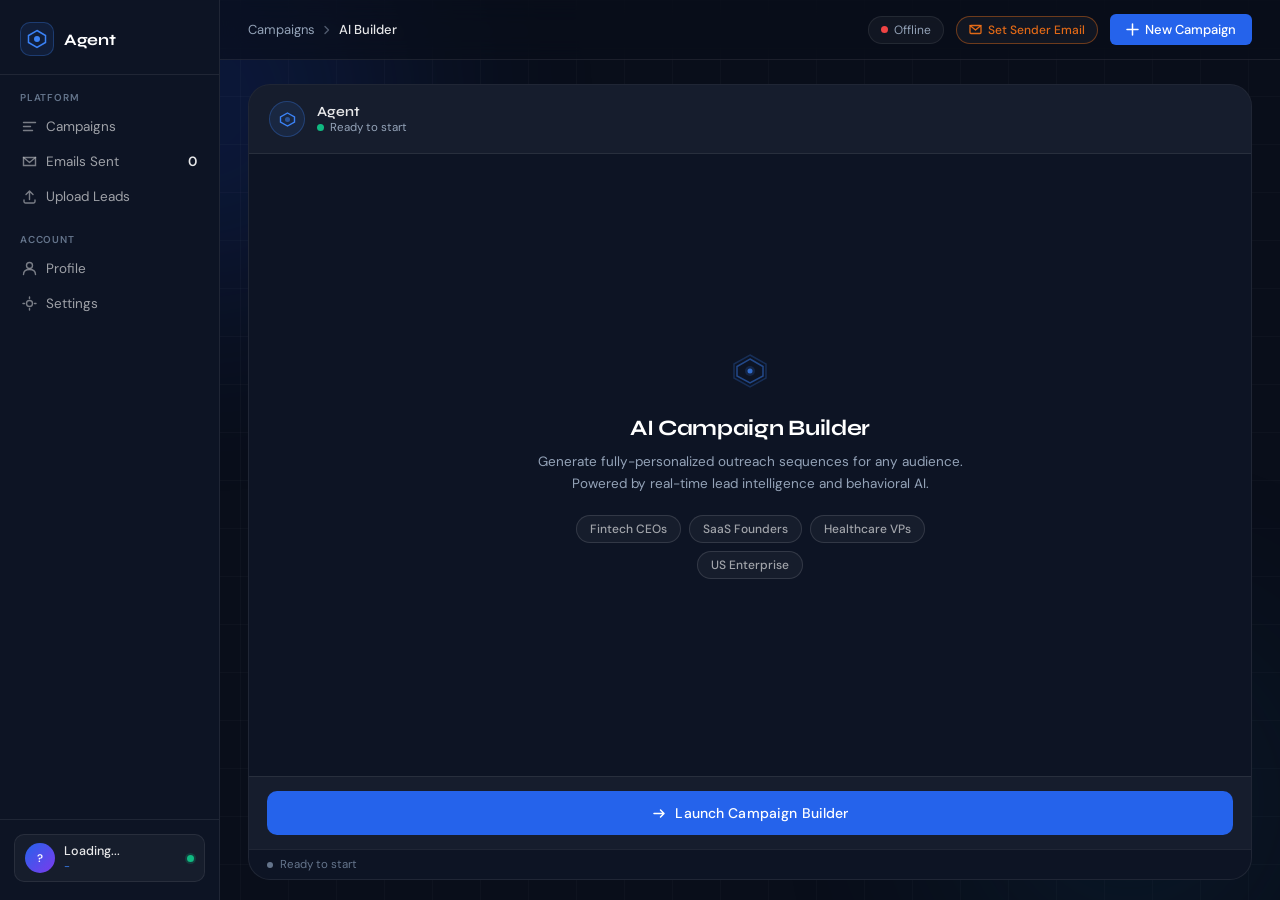
==== commit 9d5466d6: "Prepare production deployment: Postgres support, prod settings, Render/GitHub Actions config - Add D" ====
--- a/campaign_demo_frontend/index.html
+++ b/campaign_demo_frontend/index.html
@@ -35,10 +35,11 @@
           <svg width="15" height="15" viewBox="0 0 15 15" fill="none"><path d="M1.5 3.5h12M1.5 7.5h7M1.5 11.5h9" stroke="currentColor" stroke-width="1.4" stroke-linecap="round"/></svg>
           Campaigns
         </a>
-        <a class="nav-item" href="#" onclick="showMyCampaignsView(); return false;">
-          <svg width="15" height="15" viewBox="0 0 15 15" fill="none"><rect x="1.5" y="1.5" width="5" height="5" rx="1" stroke="currentColor" stroke-width="1.4"/><rect x="8.5" y="1.5" width="5" height="5" rx="1" stroke="currentColor" stroke-width="1.4"/><rect x="1.5" y="8.5" width="5" height="5" rx="1" stroke="currentColor" stroke-width="1.4"/><rect x="8.5" y="8.5" width="5" height="5" rx="1" stroke="currentColor" stroke-width="1.4"/></svg>
-          My Campaigns
-        </a>
+        <div class="nav-item nav-stat" title="Total emails sent">
+          <svg width="15" height="15" viewBox="0 0 15 15" fill="none"><path d="M1.5 3.5h12v8h-12z" stroke="currentColor" stroke-width="1.4"/><path d="M1.5 3.5l6 5 6-5" stroke="currentColor" stroke-width="1.4" stroke-linecap="round" stroke-linejoin="round"/></svg>
+          Emails Sent
+          <span id="emailsSentCount" class="nav-stat-count">0</span>
+        </div>
         <a class="nav-item" href="lead-upload.html">
           <svg width="15" height="15" viewBox="0 0 15 15" fill="none"><path d="M7.5 10.5V2M7.5 2L4 5.5M7.5 2L11 5.5" stroke="currentColor" stroke-width="1.4" stroke-linecap="round" stroke-linejoin="round"/><path d="M2 11v1.5A1.5 1.5 0 003.5 14h8a1.5 1.5 0 001.5-1.5V11" stroke="currentColor" stroke-width="1.4" stroke-linecap="round" stroke-linejoin="round"/></svg>
           Upload Leads
@@ -63,12 +64,6 @@
           </div>
           <div class="user-online"></div>
         </div>
-        <button onclick="handleLogout()" class="btn-logout" title="Logout">
-          <svg width="15" height="15" viewBox="0 0 15 15" fill="none">
-            <path d="M6 2H2.5A1.5 1.5 0 001 3.5v8A1.5 1.5 0 002.5 13H6M10 10.5l3-3-3-3M13 7.5H5.5" stroke="currentColor" stroke-width="1.4" stroke-linecap="round" stroke-linejoin="round"/>
-          </svg>
-          Logout
-        </button>
       </div>
     </aside>
 
@@ -87,9 +82,9 @@
             <span id="connLabel">Checking…</span>
           </div>
           <!-- Gmail sender status -->
-          <div id="gmailStatusPill" class="gmail-pill gmail-disconnected" onclick="handleGmailConnect()" title="Click to connect your Gmail">
+          <div id="gmailStatusPill" class="gmail-pill gmail-disconnected" onclick="openEmailSettings()" title="Click to set your Gmail sender">
             <svg width="13" height="13" viewBox="0 0 13 13" fill="none"><rect x="1" y="2.5" width="11" height="8" rx="1" stroke="currentColor" stroke-width="1.3"/><path d="M1 2.5l5.5 4.5L12 2.5" stroke="currentColor" stroke-width="1.3" stroke-linecap="round" stroke-linejoin="round"/></svg>
-            <span id="gmailStatusLabel">Connect Gmail</span>
+            <span id="gmailStatusLabel">Set Sender Email</span>
           </div>
           <button class="btn-primary-sm" onclick="startNewCampaign()">
             <svg width="13" height="13" viewBox="0 0 13 13" fill="none"><path d="M6.5 1v11M1 6.5h11" stroke="currentColor" stroke-width="1.5" stroke-linecap="round"/></svg>
@@ -239,28 +234,6 @@
               </div>
             </div>
 
-          </div>
-        </section>
-
-        <!-- My Campaigns Panel -->
-        <section class="profile-panel" id="campaignsPanel" style="display:none;">
-          <div class="profile-header">
-            <h2 class="profile-title">My Campaigns</h2>
-          </div>
-          <div class="profile-body">
-            <div id="campaignsSummary" class="campaigns-summary" style="display:none;"></div>
-            <div id="myCampaignsList" class="my-campaigns-list">
-              <div class="profile-loading">Loading campaigns…</div>
-            </div>
-            <div class="profile-section-title" style="margin-top:20px;">AI Insights</div>
-            <div id="profileInsightsLoading" class="profile-loading">Loading insights…</div>
-            <div id="profileInsights" style="display:none;">
-              <div class="insights-metrics" id="insightsMetrics"></div>
-              <div class="insights-block" id="insightsGenerations"></div>
-              <div class="insights-block" id="insightsSpam" style="margin-top:12px;"></div>
-              <div class="insights-block" id="insightsStages" style="margin-top:12px;"></div>
-            </div>
-            <div id="profileInsightsError" class="profile-error" style="display:none;"></div>
           </div>
         </section>
 
@@ -326,108 +299,41 @@
 
   <!-- Email Settings Modal -->
   <div id="emailSettingsModal" class="email-modal" style="display:none;">
-    <div class="modal-content" style="max-width:480px;">
+    <div class="modal-content" style="max-width:420px;">
       <div class="modal-header">
         <h3 class="modal-title">Email Sender Settings</h3>
         <button class="modal-close" onclick="closeEmailSettings()">&times;</button>
       </div>
       <div class="modal-body">
 
-        <!-- Option Cards -->
-        <div style="display:grid;grid-template-columns:1fr 1fr;gap:10px;margin-bottom:20px;">
-
-          <!-- Gmail Card -->
-          <div id="optionCardOauth" class="email-option-card" onclick="switchEmailTab('oauth')">
-            <div class="email-option-icon">
-              <svg width="22" height="22" viewBox="0 0 22 22" fill="none"><rect x="2" y="4" width="18" height="14" rx="2" stroke="currentColor" stroke-width="1.5"/><path d="M2 7l9 6 9-6" stroke="currentColor" stroke-width="1.5" stroke-linecap="round" stroke-linejoin="round"/></svg>
-            </div>
-            <div class="email-option-title">Gmail</div>
-            <div class="email-option-desc">Sign in with Google OAuth. No password stored.</div>
-            <div id="oauthCardBadge" class="email-option-badge" style="display:none;">Connected</div>
-          </div>
-
-          <!-- SMTP Card -->
-          <div id="optionCardSmtp" class="email-option-card" onclick="switchEmailTab('smtp')">
-            <div class="email-option-icon">
-              <svg width="22" height="22" viewBox="0 0 22 22" fill="none"><rect x="2" y="3" width="18" height="16" rx="2" stroke="currentColor" stroke-width="1.5"/><path d="M7 8h8M7 12h5" stroke="currentColor" stroke-width="1.5" stroke-linecap="round"/></svg>
-            </div>
-            <div class="email-option-title">SMTP / App Password</div>
-            <div class="email-option-desc">Outlook, Yahoo, or any company email.</div>
-            <div id="smtpCardBadge" class="email-option-badge" style="display:none;">Configured</div>
-          </div>
-
-        </div>
-
-        <!-- ── Gmail Section (App Password, smtp.gmail.com) ── -->
-        <div id="oauthSection" style="display:none;">
-          <div id="gmailConfigStatus" style="margin-bottom:12px;display:none;"></div>
-          <div class="form-group">
-            <label>Gmail Address</label>
-            <input type="email" id="gmailFromEmail" class="form-input" placeholder="you@gmail.com" />
-          </div>
-          <div class="form-group">
-            <label>Display Name <span style="opacity:0.45;">(optional)</span></label>
-            <input type="text" id="gmailFromName" class="form-input" placeholder="John Smith" />
-          </div>
-          <div class="form-group">
-            <label>App Password <span style="opacity:0.45;">(16-char, no spaces)</span></label>
-            <input type="password" id="gmailAppPassword" class="form-input" placeholder="xxxx xxxx xxxx xxxx" autocomplete="new-password" />
-          </div>
-          <div style="font-size:12px;color:var(--white-60);opacity:0.7;margin-top:-4px;">
-            Need one? <a href="https://myaccount.google.com/apppasswords" target="_blank" style="color:var(--blue-light);text-decoration:none;">Get Gmail App Password →</a>
-          </div>
-        </div>
-
-        <!-- ── SMTP Section ── -->
-        <div id="smtpSection" style="display:none;">
-          <div id="smtpConfigStatus" style="margin-bottom:12px;display:none;"></div>
-
-          <!-- Provider Pills -->
-          <div style="margin-bottom:14px;">
-            <div style="font-size:11px;color:var(--white-60);opacity:0.7;margin-bottom:8px;text-transform:uppercase;letter-spacing:.05em;">Provider</div>
-            <div style="display:flex;gap:6px;flex-wrap:wrap;">
-              <button class="provider-btn" id="provider-outlook" onclick="selectEmailProvider('outlook')">Outlook</button>
-              <button class="provider-btn" id="provider-yahoo"   onclick="selectEmailProvider('yahoo')">Yahoo</button>
-              <button class="provider-btn" id="provider-gmail"   onclick="selectEmailProvider('gmail')">Gmail (App PW)</button>
-              <button class="provider-btn" id="provider-custom"  onclick="selectEmailProvider('custom')">Custom</button>
-            </div>
-            <div id="cfgProviderHint" style="font-size:11px;color:var(--white-60);opacity:0.7;margin-top:6px;line-height:1.5;"></div>
-          </div>
-
-          <div class="form-group">
-            <label>Email Address</label>
-            <input type="email" id="cfgFromEmail" class="form-input" placeholder="you@yourcompany.com" />
-          </div>
-          <div class="form-group">
-            <label>Display Name <span style="opacity:0.45;">(optional)</span></label>
-            <input type="text" id="cfgFromName" class="form-input" placeholder="John Smith" />
-          </div>
-          <div class="form-group">
-            <label>App Password</label>
-            <input type="password" id="cfgAppPassword" class="form-input" placeholder="xxxx xxxx xxxx xxxx" autocomplete="new-password" />
-          </div>
-          <div style="display:flex;gap:10px;">
-            <div class="form-group" style="flex:2;">
-              <label>SMTP Host</label>
-              <input type="text" id="cfgSmtpHost" class="form-input" placeholder="smtp.office365.com" />
-            </div>
-            <div class="form-group" style="flex:1;">
-              <label>Port</label>
-              <input type="number" id="cfgSmtpPort" class="form-input" placeholder="587" />
-            </div>
-          </div>
-        </div>
-
-      </div>
-
-      <!-- Footer — Gmail -->
-      <div class="modal-footer" id="gmailModalFooter" style="display:none;">
-        <button class="modal-btn cancel-btn" onclick="removeEmailConfig()" id="gmailRemoveBtn" style="display:none;">Remove</button>
-        <button class="modal-btn cancel-btn" onclick="closeEmailSettings()">Cancel</button>
-        <button class="modal-btn send-btn" onclick="saveGmailConfig()">Save &amp; Verify</button>
-      </div>
-      <!-- Footer — SMTP -->
-      <div class="modal-footer" id="smtpModalFooter" style="display:none;">
+        <div class="email-option-card email-option-card-active" style="cursor:default;">
+          <div class="email-option-icon">
+            <svg width="22" height="22" viewBox="0 0 22 22" fill="none"><rect x="2" y="4" width="18" height="14" rx="2" stroke="currentColor" stroke-width="1.5"/><path d="M2 7l9 6 9-6" stroke="currentColor" stroke-width="1.5" stroke-linecap="round" stroke-linejoin="round"/></svg>
+          </div>
+          <div class="email-option-title">Gmail</div>
+          <div class="email-option-desc">Send using your Gmail address and an App Password.</div>
+        </div>
+
+        <div id="smtpConfigStatus" style="margin:16px 0 0;display:none;"></div>
+
+        <div class="form-group" style="margin-top:16px;">
+          <label>Display Name <span style="opacity:0.45;">(optional)</span></label>
+          <input type="text" id="cfgFromName" class="form-input" placeholder="John Smith" />
+        </div>
+        <div class="form-group">
+          <label>Gmail Address</label>
+          <input type="email" id="cfgFromEmail" class="form-input" placeholder="you@gmail.com" />
+        </div>
+        <div class="form-group">
+          <label>App Password (Key) <span style="opacity:0.45;">(16-char, no spaces)</span></label>
+          <input type="password" id="cfgAppPassword" class="form-input" placeholder="xxxx xxxx xxxx xxxx" autocomplete="new-password" />
+        </div>
+        <div style="font-size:12px;color:var(--white-60);opacity:0.7;margin-top:-4px;">
+          Need one? <a href="https://myaccount.google.com/apppasswords" target="_blank" style="color:var(--blue-light);text-decoration:none;">Get a Gmail App Password →</a>
+        </div>
+      </div>
+
+      <div class="modal-footer">
         <button class="modal-btn cancel-btn" onclick="removeEmailConfig()" id="cfgRemoveBtn" style="display:none;">Remove</button>
         <button class="modal-btn cancel-btn" onclick="closeEmailSettings()">Cancel</button>
         <button class="modal-btn send-btn" onclick="saveEmailConfig()">Save &amp; Verify</button>
@@ -436,43 +342,23 @@
   </div>
 
   <script src="/js-config/"></script>
-  <script src="app.js?v=3.1"></script>
+  <script src="app.js?v=3.8"></script>
   <script>
-    // Auth guard — redirect to login if no token
+    // Single-user app — no login. Show the default account's info in the sidebar.
     (function() {
-      const token = localStorage.getItem('access_token');
-      if (!token) {
-        window.location.href = 'login.html';
-      }
+      fetch((window.CONFIG && window.CONFIG.AUTH_BASE_URL || 'http://localhost:8000/api/auth') + '/me/')
+        .then(r => r.json())
+        .then(data => {
+          const user = data && data.user;
+          if (!user) return;
+          const fullName = [user.first_name, user.last_name].filter(Boolean).join(' ') || user.email;
+          const initials = fullName.split(' ').map(w => w[0]).join('').toUpperCase().slice(0, 2);
+          document.getElementById('userAvatar').textContent = initials;
+          document.getElementById('userName').textContent = fullName;
+          document.getElementById('userEmail').textContent = user.email;
+        })
+        .catch(() => {});
     })();
-
-    // Load real user info from localStorage
-    (function() {
-      const raw = localStorage.getItem('user');
-      if (!raw) return;
-      try {
-        const user = JSON.parse(raw);
-        const fullName = [user.first_name, user.last_name].filter(Boolean).join(' ') || user.email;
-        const initials = fullName.split(' ').map(w => w[0]).join('').toUpperCase().slice(0, 2);
-        document.getElementById('userAvatar').textContent = initials;
-        document.getElementById('userName').textContent = fullName;
-        document.getElementById('userEmail').textContent = user.email;
-      } catch(e) {}
-    })();
-
-    // Logout
-    async function handleLogout() {
-      const refreshToken = localStorage.getItem('refresh_token');
-      try {
-        await fetch('http://localhost:8000/api/auth/logout/', {
-          method: 'POST',
-          headers: { 'Content-Type': 'application/json' },
-          body: JSON.stringify({ refresh_token: refreshToken })
-        });
-      } catch(e) {}
-      localStorage.clear();
-      window.location.href = 'login.html';
-    }
   </script>
 </body>
 </html>
--- a/campaign_demo_frontend/styles.css
+++ b/campaign_demo_frontend/styles.css
@@ -209,6 +209,21 @@
   opacity: 0.75;
 }
 
+.nav-item.nav-stat {
+  cursor: default;
+}
+
+.nav-item.nav-stat:hover {
+  background: transparent;
+  color: var(--white-60);
+}
+
+.nav-stat-count {
+  margin-left: auto;
+  font-weight: 600;
+  color: var(--white-90);
+}
+
 .sidebar-footer {
   padding: 14px 14px 18px;
   border-top: 1px solid var(--border);
@@ -1270,199 +1285,6 @@
   background: var(--blue-soft);
 }
 
-/* ── Lead results ── */
-.lead-results {
-  width: 100%;
-}
-
-.lead-results-header {
-  display: flex;
-  align-items: center;
-  justify-content: space-between;
-  padding: 10px 14px;
-  background: rgba(16, 185, 129, 0.07);
-  border: 1px solid rgba(16, 185, 129, 0.2);
-  border-radius: var(--r-md);
-  margin-bottom: 12px;
-}
-
-.lead-results-header strong {
-  color: var(--green);
-  font-size: 14px;
-}
-
-.lead-results-header small {
-  color: var(--slate);
-  font-size: 11px;
-}
-
-.lead-list {
-  display: flex;
-  flex-direction: column;
-  gap: 8px;
-}
-
-.lead-item {
-  display: flex;
-  gap: 10px;
-  align-items: center;
-  padding: 10px 14px;
-  background: var(--white-04);
-  border: 1px solid var(--border);
-  border-radius: var(--r-md);
-  transition: border-color 0.15s;
-}
-
-.lead-item:hover {
-  border-color: rgba(59, 130, 246, 0.3);
-}
-
-.lead-num {
-  width: 24px;
-  height: 24px;
-  border-radius: 50%;
-  background: var(--blue);
-  color: #fff;
-  display: flex;
-  align-items: center;
-  justify-content: center;
-  font-size: 11px;
-  font-weight: 700;
-  flex-shrink: 0;
-}
-
-.lead-name {
-  font-size: 13px;
-  font-weight: 500;
-  color: var(--white-90);
-  margin-bottom: 2px;
-}
-
-.lead-title {
-  font-size: 11.5px;
-  color: var(--slate);
-}
-
-.lead-company {
-  font-size: 11.5px;
-  color: var(--slate-dim);
-}
-
-.lead-loc {
-  font-size: 11px;
-  color: var(--slate-dim);
-  margin-top: 2px;
-}
-
-.lead-more {
-  text-align: center;
-  padding: 8px;
-  color: var(--slate);
-  font-size: 12px;
-  font-style: italic;
-}
-
-.lead-score {
-  margin-left: auto;
-  flex-shrink: 0;
-  min-width: 34px;
-  padding: 3px 7px;
-  border-radius: 20px;
-  font-size: 11px;
-  font-weight: 700;
-  text-align: center;
-  letter-spacing: 0.3px;
-}
-.lead-score.high {
-  background: rgba(34, 197, 94, 0.15);
-  color: #4ade80;
-  border: 1px solid rgba(34, 197, 94, 0.25);
-}
-.lead-score.mid {
-  background: rgba(234, 179, 8, 0.15);
-  color: #facc15;
-  border: 1px solid rgba(234, 179, 8, 0.25);
-}
-.lead-score.low {
-  background: rgba(239, 68, 68, 0.12);
-  color: #f87171;
-  border: 1px solid rgba(239, 68, 68, 0.2);
-}
-
-/* ── Lead selection panel ── */
-.lead-selection-panel {
-  width: 100%;
-  background: var(--navy-3);
-  border: 1px solid var(--border-m);
-  border-radius: var(--r-lg);
-  padding: 16px;
-}
-
-.lead-sel-title {
-  font-size: 13px;
-  font-weight: 600;
-  color: var(--white-90);
-  margin-bottom: 6px;
-  display: flex;
-  align-items: center;
-}
-
-.lead-sel-subtitle {
-  font-size: 12px;
-  color: var(--slate);
-  margin-bottom: 12px;
-}
-
-.lead-sel-options {
-  display: grid;
-  grid-template-columns: repeat(4, 1fr);
-  gap: 8px;
-}
-
-.lead-sel-btn {
-  display: flex;
-  flex-direction: column;
-  align-items: center;
-  gap: 4px;
-  padding: 12px 8px;
-  background: var(--navy-4);
-  border: 1px solid var(--border);
-  border-radius: var(--r-md);
-  cursor: pointer;
-  color: var(--white-90);
-  transition: border-color 0.15s, background 0.15s;
-}
-
-.lead-sel-btn:hover:not(:disabled) {
-  border-color: var(--blue-light);
-  background: var(--blue-soft);
-}
-
-.lead-sel-btn.selected {
-  border-color: var(--blue);
-  background: var(--blue-glow);
-  color: var(--blue-light);
-}
-
-.lead-sel-btn:disabled {
-  opacity: 0.5;
-  cursor: not-allowed;
-}
-
-.sel-label {
-  font-size: 12px;
-  font-weight: 600;
-}
-
-.sel-count {
-  font-size: 11px;
-  color: var(--slate);
-}
-
-.lead-sel-btn.selected .sel-count {
-  color: var(--blue-light);
-}
-
 /* ── No sequences ── */
 .no-sequences {
   text-align: center;
@@ -1801,47 +1623,6 @@
   color: var(--white-60);
   line-height: 1.4;
 }
-.email-option-badge {
-  margin-top: 6px;
-  font-size: 10px;
-  font-weight: 600;
-  color: #10b981;
-  background: rgba(16, 185, 129, 0.12);
-  border: 1px solid rgba(16, 185, 129, 0.3);
-  border-radius: 20px;
-  padding: 2px 8px;
-  white-space: nowrap;
-  overflow: hidden;
-  text-overflow: ellipsis;
-  max-width: 100%;
-}
-
-/* ── Provider Preset Buttons ── */
-.provider-btn {
-  display: inline-flex;
-  align-items: center;
-  gap: 6px;
-  padding: 6px 12px;
-  border-radius: 8px;
-  border: 1px solid var(--white-20);
-  background: transparent;
-  color: var(--white-60);
-  font-size: 12px;
-  font-weight: 500;
-  cursor: pointer;
-  transition: all 0.15s;
-}
-.provider-btn:hover {
-  background: var(--navy-5);
-  color: var(--white-90);
-  border-color: var(--white-20);
-}
-.provider-btn-active {
-  background: var(--blue-soft);
-  border-color: var(--blue-light);
-  color: var(--blue-light);
-}
-
 /* ── Inbox Styles ── */
 .nav-badge {
   display: inline-block;
